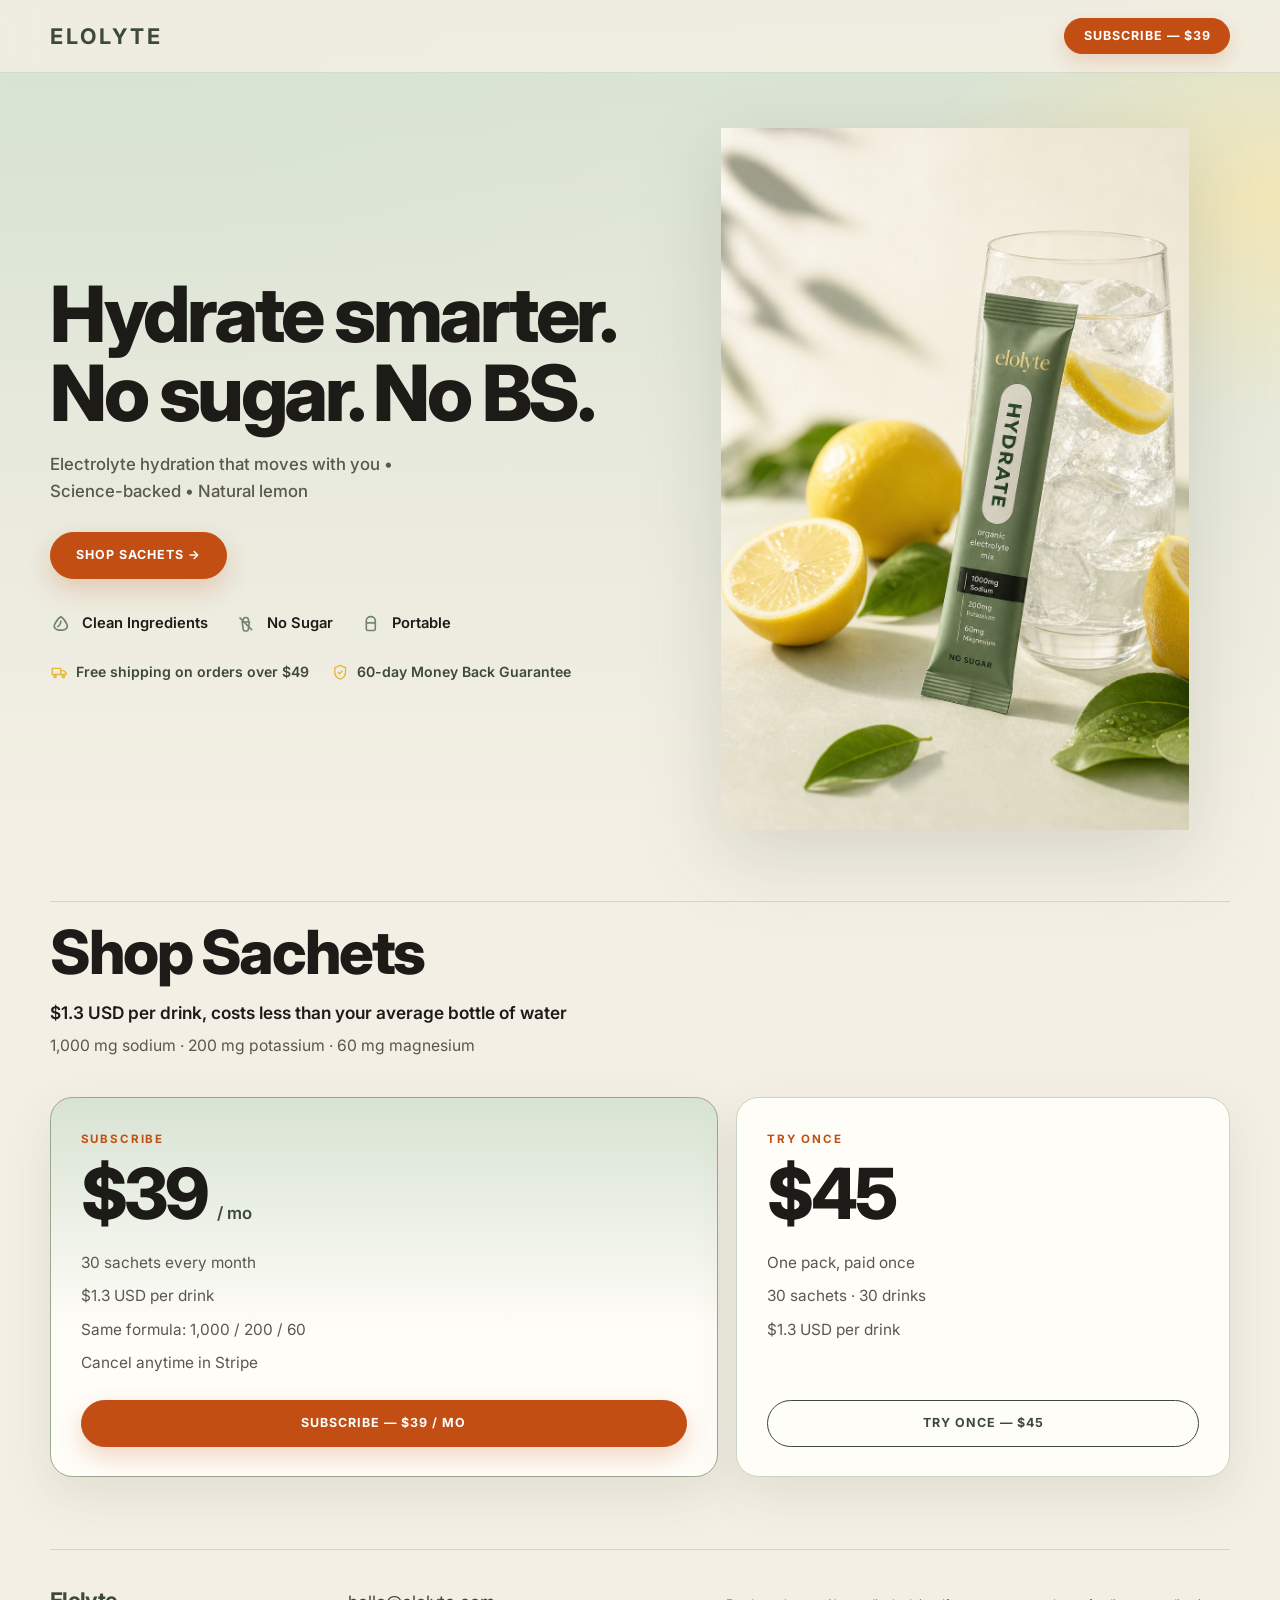
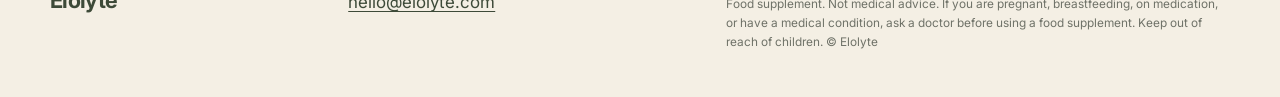
==== index.html @ bbda3ca6 "Simplify the header to ELOLYTE and Subscribe — $39. Remove Shop Sachets from the nav on home and sho" ====
<!DOCTYPE html>
<html lang="en">
<head>
<meta charset="UTF-8">
<meta name="viewport" content="width=device-width, initial-scale=1.0">
<title>Elolyte — Hydrate smarter. No sugar. No BS.</title>
<meta name="description" content="Electrolyte hydration that moves with you. Science-backed. Natural lemon. Subscribe $39/mo or try once $45.">
<meta name="robots" content="index,follow">
<meta name="theme-color" content="#d8e3d3">
<link rel="canonical" href="https://elolyte.com/">
<link rel="icon" href="favicon.svg" type="image/svg+xml">
<meta property="og:title" content="Elolyte — Hydrate smarter. No sugar. No BS.">
<meta property="og:description" content="Electrolyte hydration that moves with you. Science-backed. Natural lemon.">
<meta property="og:url" content="https://elolyte.com/">
<meta property="og:type" content="website">
<meta property="og:image" content="https://elolyte.com/assets/hydrate-hero.jpeg">
<meta property="og:image:alt" content="Elolyte hydrate sachet beside a glass of iced lemon water">
<meta name="twitter:card" content="summary_large_image">
<meta name="twitter:image" content="https://elolyte.com/assets/hydrate-hero.jpeg">
<link rel="preconnect" href="https://fonts.googleapis.com">
<link rel="preconnect" href="https://fonts.gstatic.com" crossorigin>
<link href="https://fonts.googleapis.com/css2?family=Inter:wght@400;500;600;700;800&display=swap" rel="stylesheet">
<link rel="stylesheet" href="styles.css">
</head>
<body>
  <header class="nav">
    <div class="wrap nav-inner">
      <a class="logo" href="/">ELOLYTE</a>
      <div class="nav-actions">
        <a class="btn nav-buy" data-buy="subscription" href="https://buy.stripe.com/00w9ATeHGcLve000Km6kg00">Subscribe — $39</a>
      </div>
    </div>
  </header>

  <main id="top">
    <section class="wrap hero">
      <div>
        <h1>Hydrate smarter. No sugar. No BS.</h1>
        <p class="hero-sub">Electrolyte hydration that moves with you • Science-backed • Natural lemon</p>
        <a class="btn" href="shop.html">Shop sachets →</a>
        <ul class="features" aria-label="Product highlights">
          <li class="feature">
            <svg viewBox="0 0 24 24" fill="none" stroke="currentColor" stroke-width="1.8" aria-hidden="true">
              <path d="M5 13c2.5-6 7-9 7-9s4.5 3 7 9c1.2 2.8-1.2 6-4.6 6H9.6C6.2 19 3.8 15.8 5 13Z"/>
              <path d="M12 8.5c.2 3.2-1.6 5.6-3.8 7"/>
            </svg>
            Clean Ingredients
          </li>
          <li class="feature">
            <svg viewBox="0 0 24 24" fill="none" stroke="currentColor" stroke-width="1.8" aria-hidden="true">
              <path d="M8 10h8l-1.2 8.2a2 2 0 0 1-2 1.8h-1.6a2 2 0 0 1-2-1.8L8 10Z"/>
              <path d="M9 10V8a3 3 0 0 1 6 0v2"/>
              <path d="M5 5l14 14"/>
            </svg>
            No Sugar
          </li>
          <li class="feature">
            <svg viewBox="0 0 24 24" fill="none" stroke="currentColor" stroke-width="1.8" aria-hidden="true">
              <path d="M7 8.5c0-2.4 2.2-4.5 5-4.5s5 2.1 5 4.5v9.2a1.8 1.8 0 0 1-1.8 1.8H8.8A1.8 1.8 0 0 1 7 17.7V8.5Z"/>
              <path d="M7 11h10"/>
            </svg>
            Portable
          </li>
        </ul>
        <ul class="trust" aria-label="Order guarantees">
          <li class="trust-item">
            <svg viewBox="0 0 24 24" fill="none" stroke="currentColor" stroke-width="1.8" aria-hidden="true">
              <path d="M3 7h11v8H3z"/>
              <path d="M14 10h4l3 3v2h-7"/>
              <circle cx="6.5" cy="17.5" r="1.5"/>
              <circle cx="17.5" cy="17.5" r="1.5"/>
            </svg>
            Free shipping on orders over $49
          </li>
          <li class="trust-item">
            <svg viewBox="0 0 24 24" fill="none" stroke="currentColor" stroke-width="1.8" aria-hidden="true">
              <path d="M12 3 5 6v6c0 5 3.2 7.6 7 9 3.8-1.4 7-4 7-9V6l-7-3Z"/>
              <path d="m9 12 2 2 4-4"/>
            </svg>
            60-day Money Back Guarantee
          </li>
        </ul>
      </div>
      <aside class="hero-visual">
        <img
          class="hero-photo"
          src="assets/hydrate-hero.jpeg"
          width="1024"
          height="1536"
          alt="Elolyte hydrate sachet leaning against a glass of iced lemon water">
      </aside>
    </section>

    <section class="wrap shop home-offers" id="buy">
      <div class="shop-intro">
        <h2>Shop Sachets</h2>
        <p class="value-line">$1.3 USD per drink, costs less than your average bottle of water</p>
        <p class="dose-line">1,000 mg sodium · 200 mg potassium · 60 mg magnesium</p>
      </div>
      <div class="offers">
        <article class="offer offer-featured">
          <p class="offer-tag">Subscribe</p>
          <p class="price">$39 <span>/ mo</span></p>
          <ul>
            <li>30 sachets every month</li>
            <li>$1.3 USD per drink</li>
            <li>Same formula: 1,000 / 200 / 60</li>
            <li>Cancel anytime in Stripe</li>
          </ul>
          <a class="btn" data-buy="subscription" href="#buy">Subscribe — $39 / mo</a>
        </article>
        <article class="offer">
          <p class="offer-tag">Try once</p>
          <p class="price">$45</p>
          <ul>
            <li>One pack, paid once</li>
            <li>30 sachets · 30 drinks</li>
            <li>$1.3 USD per drink</li>
          </ul>
          <a class="btn btn-ghost" data-buy="one-time" href="#buy">Try once — $45</a>
        </article>
      </div>
    </section>
  </main>

  <footer class="wrap">
    <a class="logo" href="/">Elolyte</a>
    <a href="mailto:hello@elolyte.com">hello@elolyte.com</a>
    <p class="fineprint">Food supplement. Not medical advice. If you are pregnant, breastfeeding, on medication, or have a medical condition, ask a doctor before using a food supplement. Keep out of reach of children. © Elolyte</p>
  </footer>
  <script src="buy.js"></script>
</body>
</html>
---- styles.css ----
:root {
  --sage: #c5d2be;
  --sage-wash: #d8e3d3;
  --sage-deep: #6f8468;
  --olive: #3d4a38;
  --cream: #f4efe4;
  --cream-hot: #fffaf1;
  --paper: #ece4d4;
  --ink: #1c1b17;
  --muted: #5a574e;
  --orange: #c24e14;
  --orange-hot: #a84210;
  --lemon: #e4b83a;
  --lemon-wash: #f3e7b8;
  --line: #c9d4c4;
  --card: #fffdf8;
  --fineprint: #6f7268;
  --shadow: 0 18px 46px rgba(61, 74, 56, 0.1);
}

*, *::before, *::after { box-sizing: border-box; margin: 0; padding: 0; }

html { scroll-behavior: smooth; }

body {
  min-height: 100svh;
  color: var(--ink);
  font-family: Inter, "Helvetica Neue", system-ui, sans-serif;
  font-size: 1.0625rem;
  line-height: 1.6;
  -webkit-font-smoothing: antialiased;
  background:
    radial-gradient(1200px 640px at 8% 0%, var(--sage-wash) 0%, transparent 58%),
    radial-gradient(900px 520px at 100% 12%, var(--lemon-wash) 0%, transparent 42%),
    linear-gradient(180deg, var(--sage-wash) 0%, var(--cream) 48%, var(--cream) 100%);
}

img { display: block; max-width: 100%; }
a { color: inherit; }
:focus-visible { outline: 2px solid var(--orange); outline-offset: 3px; }

.wrap { width: min(1180px, calc(100% - 3.25rem)); margin-inline: auto; }

.nav {
  position: sticky;
  top: 0;
  z-index: 20;
  background: color-mix(in srgb, var(--cream) 82%, transparent);
  backdrop-filter: blur(16px);
  border-bottom: 1px solid color-mix(in srgb, var(--line) 70%, transparent);
}

.nav-inner {
  display: flex;
  align-items: center;
  justify-content: space-between;
  height: 72px;
  gap: 1.25rem;
}

.nav-actions {
  display: flex;
  align-items: center;
  gap: 1rem 1.15rem;
}

.logo {
  font-size: 1.35rem;
  font-weight: 700;
  letter-spacing: -0.03em;
  text-decoration: none;
  color: var(--olive);
}

.nav .logo {
  letter-spacing: 0.14em;
}

.nav-link {
  text-decoration: none;
  font-size: 0.95rem;
  font-weight: 600;
  color: var(--olive);
}

.nav-link:hover,
.nav-link[aria-current="page"] { color: var(--ink); }

.btn {
  display: inline-flex;
  align-items: center;
  justify-content: center;
  gap: 0.55rem;
  background: var(--orange);
  color: #fff;
  text-decoration: none;
  border: 1px solid var(--orange);
  border-radius: 999px;
  padding: 1rem 1.55rem;
  font: 700 0.78rem/1 Inter, system-ui, sans-serif;
  letter-spacing: 0.08em;
  text-transform: uppercase;
  cursor: pointer;
  box-shadow: 0 10px 24px rgba(194, 78, 20, 0.22);
  transition: background 0.15s ease, border-color 0.15s ease, transform 0.15s ease;
}

.btn:hover { background: var(--orange-hot); border-color: var(--orange-hot); }
.btn:active { transform: translateY(1px); }

.nav-buy {
  padding: 0.7rem 1.15rem;
  box-shadow: 0 8px 18px rgba(194, 78, 20, 0.18);
}

.btn-ghost {
  background: transparent;
  color: var(--olive);
  border-color: var(--olive);
  box-shadow: none;
}

.btn-ghost:hover { background: var(--olive); color: var(--cream); border-color: var(--olive); }

.hero {
  display: grid;
  grid-template-columns: minmax(0, 1.02fr) minmax(0, 0.98fr);
  gap: 3.5rem;
  align-items: center;
  min-height: calc(100svh - 72px);
  padding: 3.25rem 0 4.25rem;
}

.hero h1 {
  font-size: clamp(2.7rem, 6.2vw, 4.85rem);
  font-weight: 800;
  letter-spacing: -0.045em;
  line-height: 1.02;
  max-width: 11ch;
  margin-bottom: 1.15rem;
}

.hero-sub {
  max-width: 36ch;
  color: var(--muted);
  font-size: 1.05rem;
  font-weight: 500;
  margin-bottom: 1.7rem;
}

.features {
  display: flex;
  flex-wrap: wrap;
  gap: 1.35rem 1.7rem;
  list-style: none;
  margin-top: 2.1rem;
}

.feature {
  display: flex;
  align-items: center;
  gap: 0.65rem;
  font-size: 0.92rem;
  font-weight: 600;
  color: var(--ink);
}

.feature svg {
  width: 1.35rem;
  height: 1.35rem;
  flex: none;
  color: var(--sage-deep);
}

.trust {
  display: flex;
  flex-wrap: wrap;
  gap: 0.7rem 1.35rem;
  list-style: none;
  margin-top: 1.55rem;
}

.trust-item {
  display: flex;
  align-items: center;
  gap: 0.5rem;
  font-size: 0.88rem;
  font-weight: 600;
  color: var(--olive);
}

.trust-item svg {
  width: 1.15rem;
  height: 1.15rem;
  flex: none;
  color: var(--lemon);
}

.trust-shop {
  margin: 1.35rem 0 0;
}

.hero-visual {
  position: relative;
}

.hero-photo {
  width: 100%;
  height: auto;
  max-height: min(78svh, 760px);
  object-fit: contain;
  filter: drop-shadow(0 22px 40px rgba(52, 62, 48, 0.16));
}

.shop {
  padding: 3.4rem 0 4.5rem;
}

.home-offers {
  padding-top: 1.2rem;
  border-top: 1px solid color-mix(in srgb, var(--line) 80%, transparent);
}

.shop-intro {
  max-width: 40rem;
  margin-bottom: 2.4rem;
}

.shop-intro h1,
.shop-intro h2 {
  font-size: clamp(2.4rem, 5vw, 3.8rem);
  font-weight: 800;
  letter-spacing: -0.04em;
  line-height: 1.05;
  margin-bottom: 0.85rem;
}

.value-line {
  font-size: 1.08rem;
  font-weight: 600;
  margin-bottom: 0.45rem;
}

.dose-line {
  color: var(--muted);
  font-size: 0.98rem;
}

.offers {
  display: grid;
  grid-template-columns: 1.15fr 0.85fr;
  gap: 1.15rem;
  align-items: stretch;
}

.offer {
  background: var(--card);
  border: 1px solid var(--line);
  border-radius: 1.4rem;
  padding: 2rem 1.85rem 1.8rem;
  display: flex;
  flex-direction: column;
  box-shadow: var(--shadow);
}

.offer-featured {
  background: linear-gradient(180deg, var(--sage-wash) 0%, var(--card) 62%);
  color: var(--ink);
  border-color: color-mix(in srgb, var(--sage-deep) 55%, var(--line));
}

.offer-tag {
  font-size: 0.72rem;
  font-weight: 700;
  letter-spacing: 0.16em;
  text-transform: uppercase;
  color: var(--orange);
  margin-bottom: 0.7rem;
}

.offer-featured .offer-tag { color: var(--orange); }

.price {
  font-size: clamp(3rem, 6vw, 4.4rem);
  font-weight: 800;
  letter-spacing: -0.045em;
  line-height: 0.9;
  margin: 0.15rem 0 0.45rem;
}

.price span {
  font-size: 1.05rem;
  font-weight: 600;
  letter-spacing: 0;
  color: var(--muted);
}

.offer-featured .price span { color: var(--olive); }

.offer ul {
  list-style: none;
  display: grid;
  gap: 0.55rem;
  margin: 1.15rem 0 1.55rem;
  color: var(--muted);
  font-size: 0.96rem;
}

.offer-featured ul { color: var(--muted); }
.offer .btn { width: 100%; margin-top: auto; }

footer {
  padding: 2.1rem 0 2.8rem;
  display: flex;
  justify-content: space-between;
  gap: 1rem;
  flex-wrap: wrap;
  align-items: baseline;
  border-top: 1px solid color-mix(in srgb, var(--line) 80%, transparent);
}

footer a { color: var(--olive); text-underline-offset: 3px; }
footer a:hover { color: var(--ink); }

.fineprint {
  width: 100%;
  font-size: 0.74rem;
  color: var(--fineprint);
  max-width: 72ch;
}

@media (max-width: 900px) {
  .wrap { width: min(1180px, calc(100% - 1.6rem)); }
  .hero,
  .offers { grid-template-columns: 1fr; }
  .hero {
    gap: 1.5rem;
    padding: 1.4rem 0 2.6rem;
    min-height: unset;
  }
  .hero-visual { order: -1; }
  .hero h1 { max-width: 12ch; }
  .hero-photo { max-height: min(58svh, 460px); margin-inline: auto; }
  .features { gap: 0.95rem 1.2rem; }
  .shop { padding: 2rem 0 3.2rem; }
  .nav-actions { gap: 0.7rem; }
  .nav-buy { padding: 0.62rem 0.95rem; }
}

@media (prefers-reduced-motion: reduce) {
  html { scroll-behavior: auto; }
  .btn { transition: none; }
}
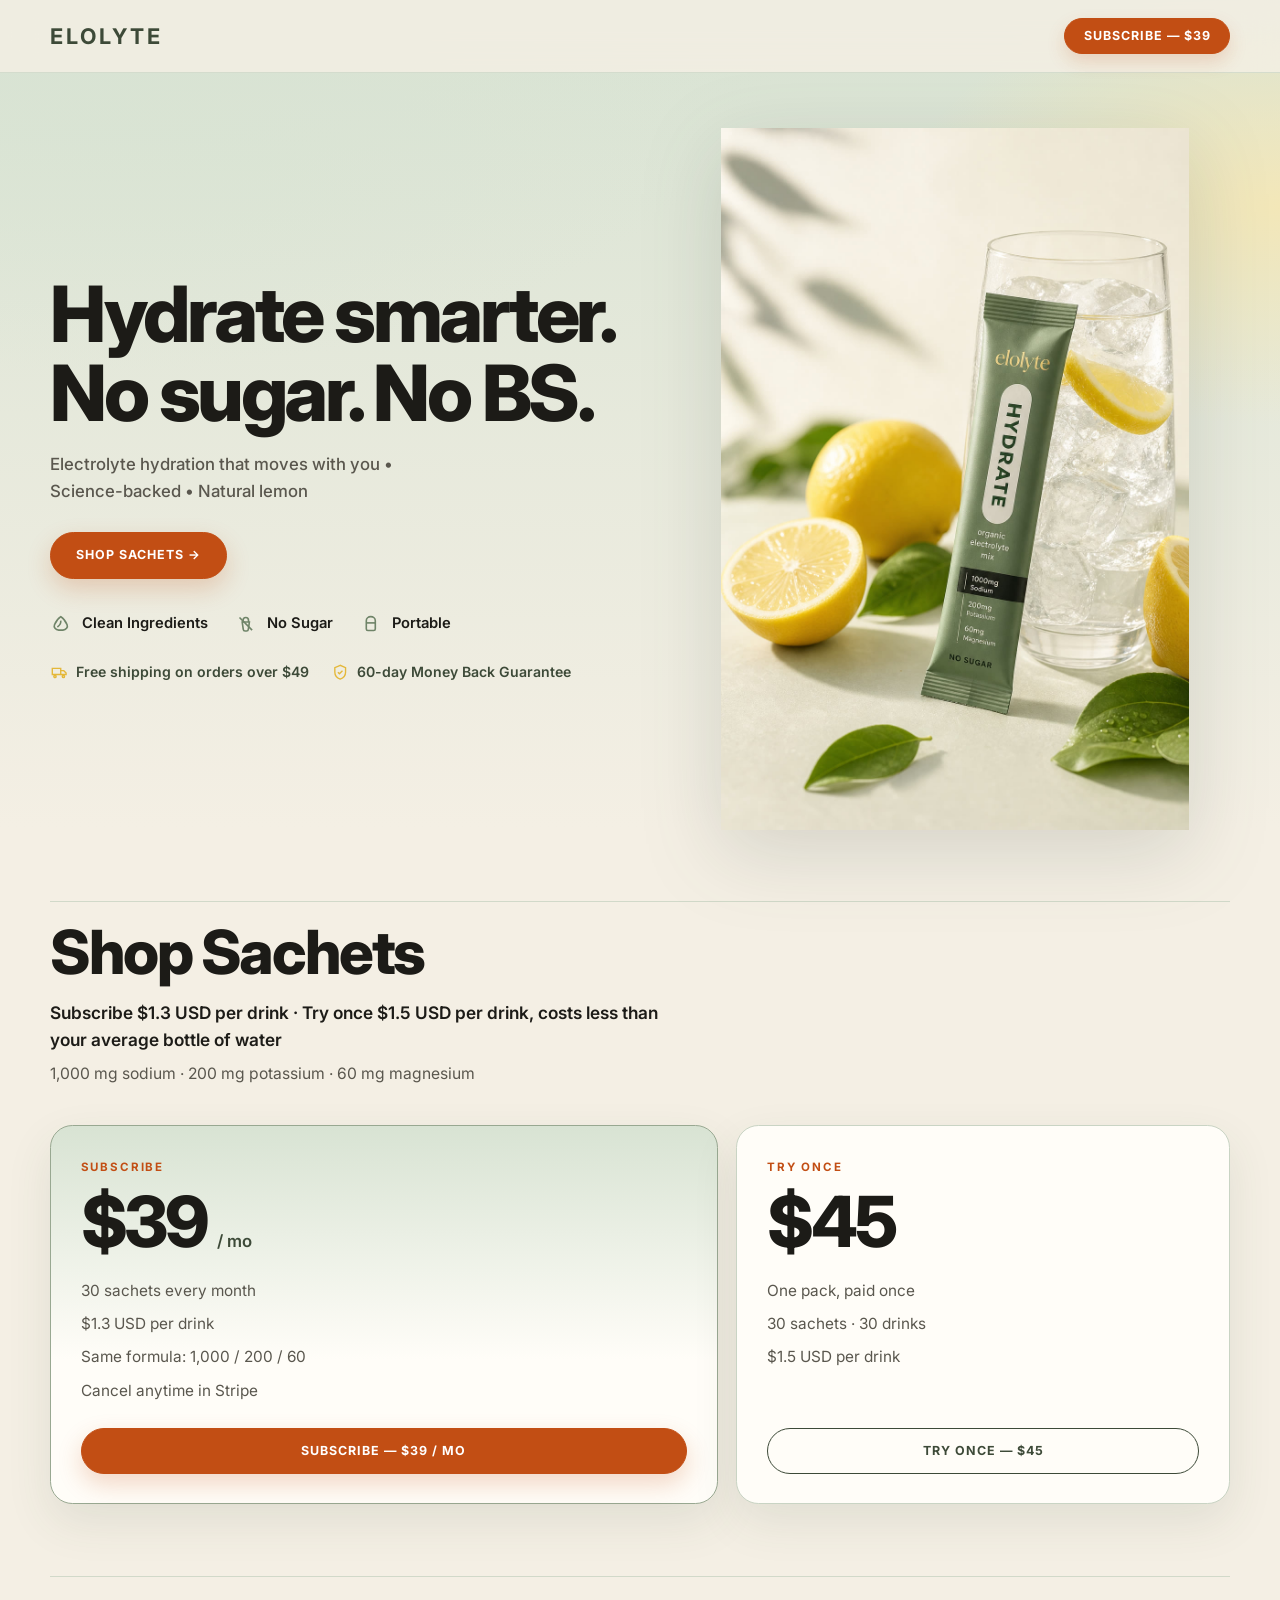
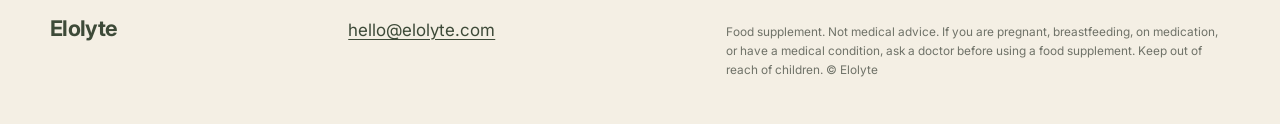
==== commit 2a5b1692: "Price Try once at $1.5 per drink, keep subscribe at $1.3. Split the shared value line so the $45 pac" ====
--- a/index.html
+++ b/index.html
@@ -94,7 +94,7 @@
     <section class="wrap shop home-offers" id="buy">
       <div class="shop-intro">
         <h2>Shop Sachets</h2>
-        <p class="value-line">$1.3 USD per drink, costs less than your average bottle of water</p>
+        <p class="value-line">Subscribe $1.3 USD per drink · Try once $1.5 USD per drink, costs less than your average bottle of water</p>
         <p class="dose-line">1,000 mg sodium · 200 mg potassium · 60 mg magnesium</p>
       </div>
       <div class="offers">
@@ -115,7 +115,7 @@
           <ul>
             <li>One pack, paid once</li>
             <li>30 sachets · 30 drinks</li>
-            <li>$1.3 USD per drink</li>
+            <li>$1.5 USD per drink</li>
           </ul>
           <a class="btn btn-ghost" data-buy="one-time" href="#buy">Try once — $45</a>
         </article>
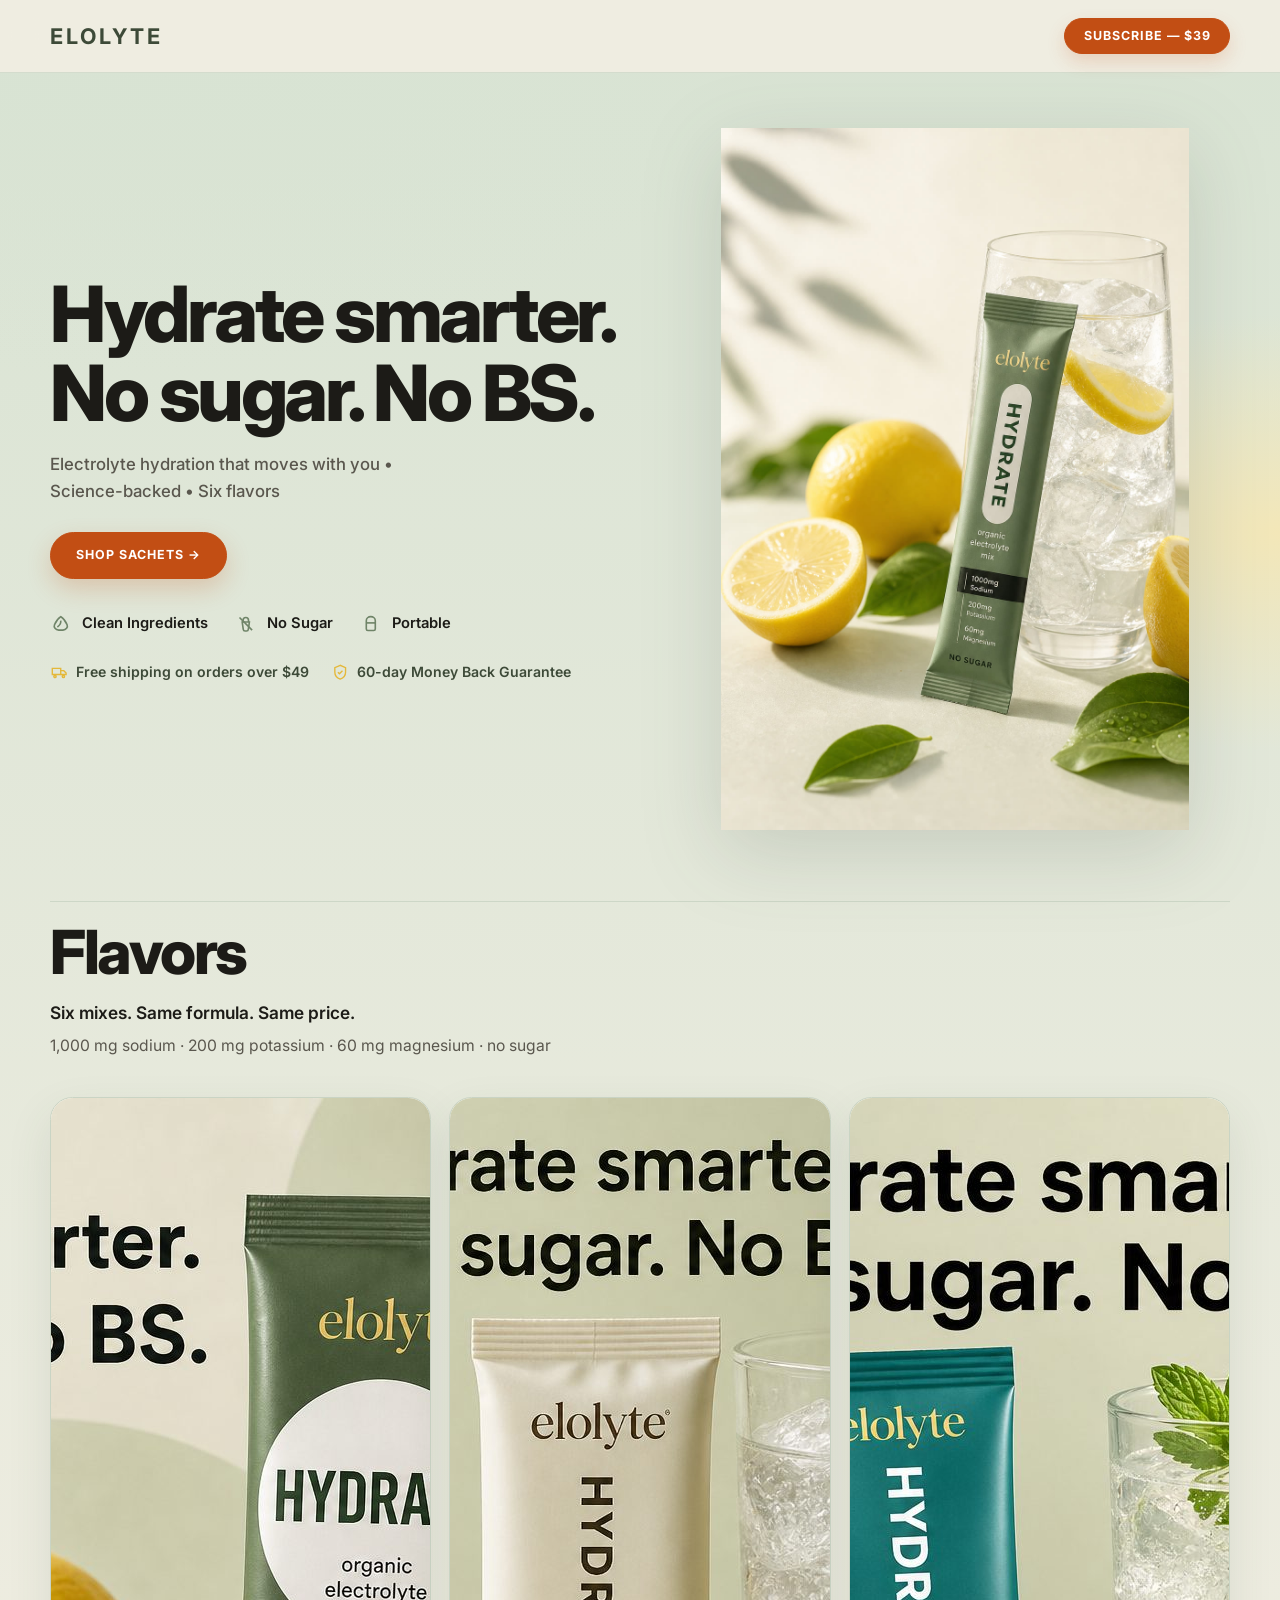
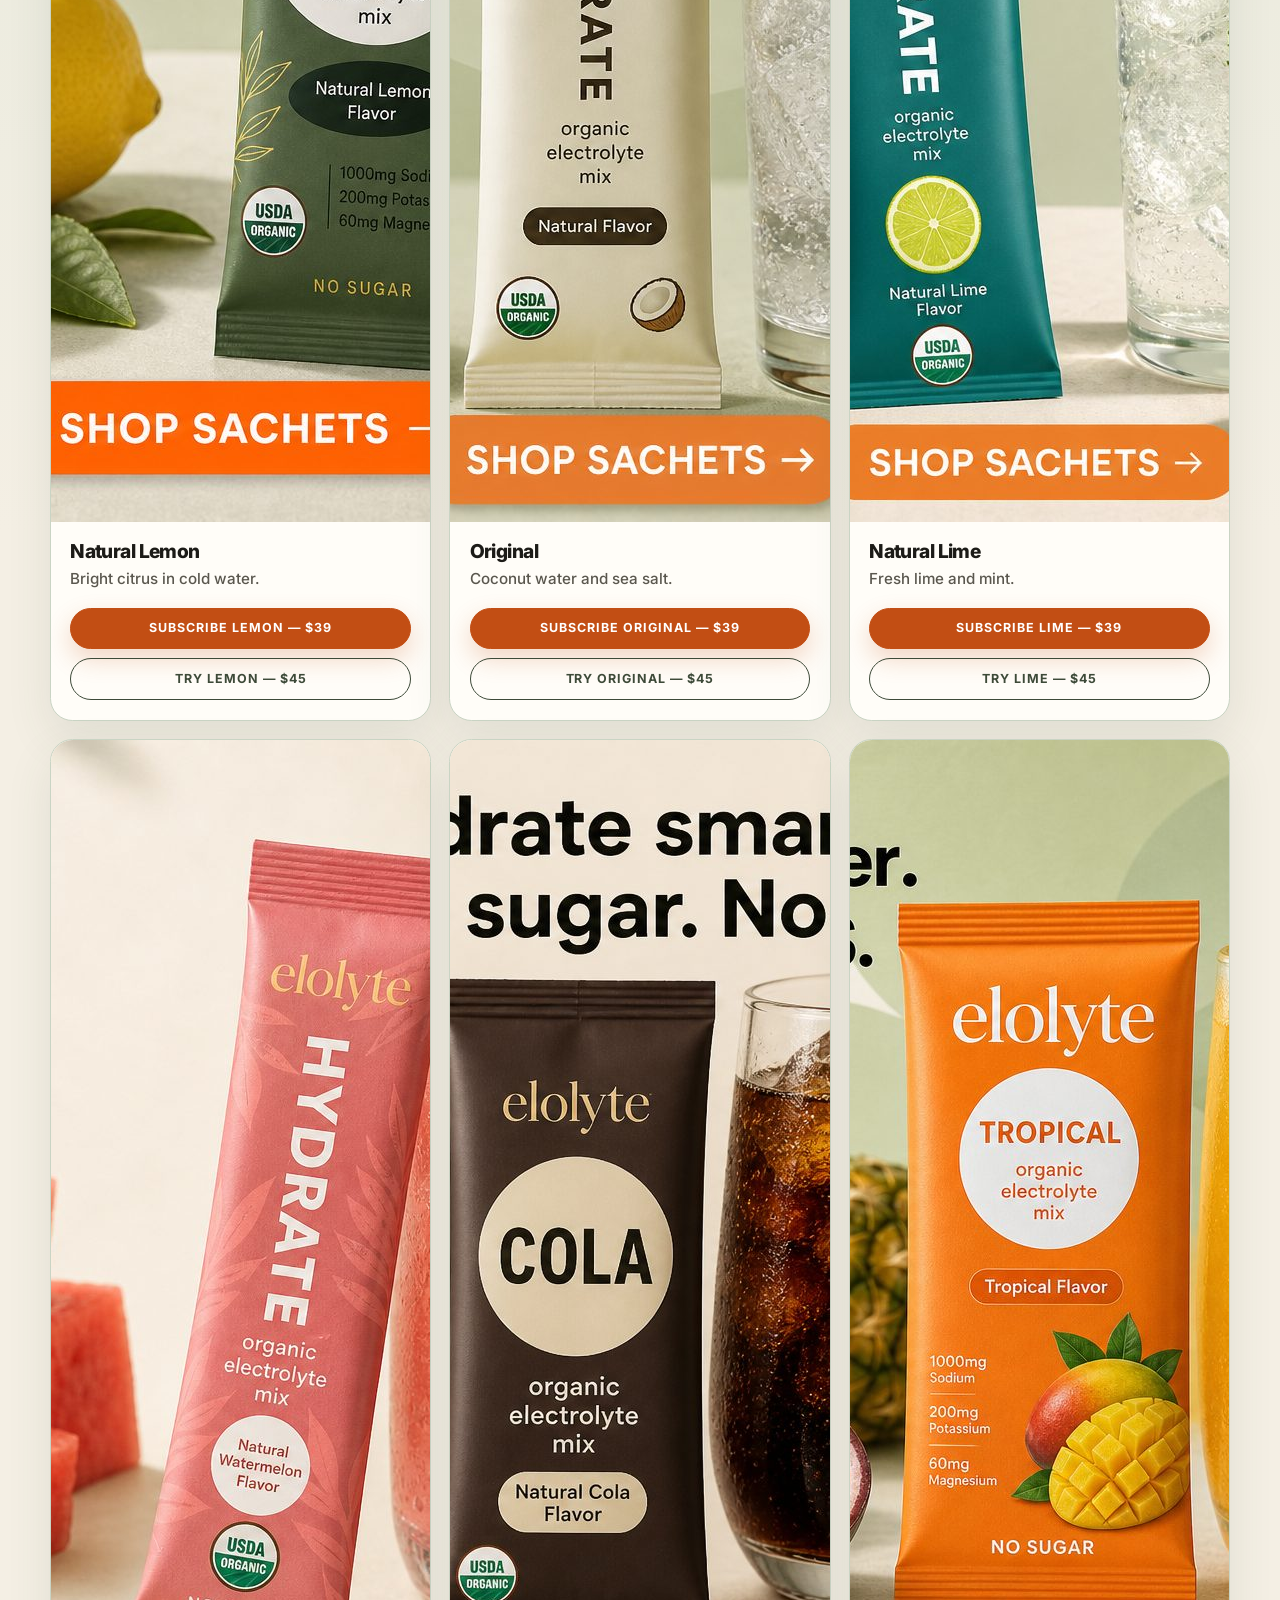
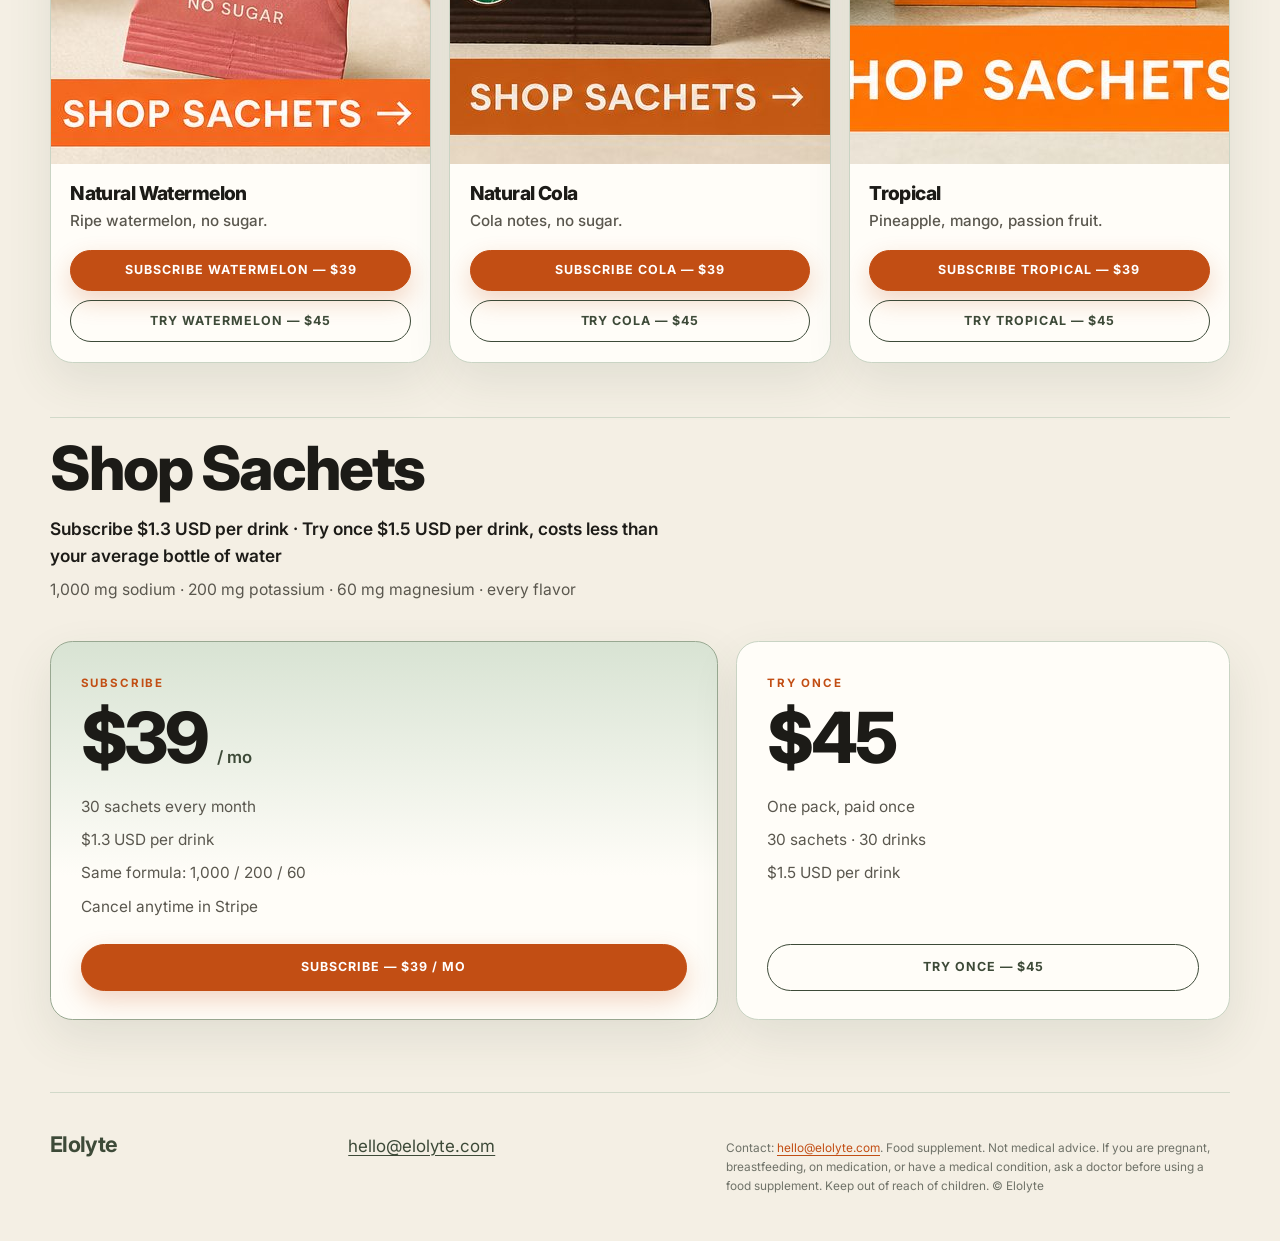
==== commit f4d69434: "Add six flavor buy cards and hello@elolyte.com contact. Landing page now shows Lemon, Original, Lime" ====
--- a/index.html
+++ b/index.html
@@ -4,13 +4,13 @@
 <meta charset="UTF-8">
 <meta name="viewport" content="width=device-width, initial-scale=1.0">
 <title>Elolyte — Hydrate smarter. No sugar. No BS.</title>
-<meta name="description" content="Electrolyte hydration that moves with you. Science-backed. Natural lemon. Subscribe $39/mo or try once $45.">
+<meta name="description" content="Electrolyte hydration that moves with you. Science-backed. Six flavors. Subscribe $39/mo or try once $45.">
 <meta name="robots" content="index,follow">
 <meta name="theme-color" content="#d8e3d3">
 <link rel="canonical" href="https://elolyte.com/">
 <link rel="icon" href="favicon.svg" type="image/svg+xml">
 <meta property="og:title" content="Elolyte — Hydrate smarter. No sugar. No BS.">
-<meta property="og:description" content="Electrolyte hydration that moves with you. Science-backed. Natural lemon.">
+<meta property="og:description" content="Electrolyte hydration that moves with you. Science-backed. Six flavors.">
 <meta property="og:url" content="https://elolyte.com/">
 <meta property="og:type" content="website">
 <meta property="og:image" content="https://elolyte.com/assets/hydrate-hero.jpeg">
@@ -36,8 +36,8 @@
     <section class="wrap hero">
       <div>
         <h1>Hydrate smarter. No sugar. No BS.</h1>
-        <p class="hero-sub">Electrolyte hydration that moves with you • Science-backed • Natural lemon</p>
-        <a class="btn" href="shop.html">Shop sachets →</a>
+        <p class="hero-sub">Electrolyte hydration that moves with you • Science-backed • Six flavors</p>
+        <a class="btn" href="#flavors">Shop sachets →</a>
         <ul class="features" aria-label="Product highlights">
           <li class="feature">
             <svg viewBox="0 0 24 24" fill="none" stroke="currentColor" stroke-width="1.8" aria-hidden="true">
@@ -91,11 +91,87 @@
       </aside>
     </section>
 
+    <section class="wrap flavors" id="flavors">
+      <div class="shop-intro">
+        <h2>Flavors</h2>
+        <p class="value-line">Six mixes. Same formula. Same price.</p>
+        <p class="dose-line">1,000 mg sodium · 200 mg potassium · 60 mg magnesium · no sugar</p>
+      </div>
+      <div class="flavor-grid">
+        <article class="flavor-card" id="flavor-lemon">
+          <img class="flavor-photo" src="assets/flavors/lemon.jpg" width="1536" height="1024" alt="Natural Lemon Elolyte sachet beside a glass of iced lemon water">
+          <div class="flavor-body">
+            <h3>Natural Lemon</h3>
+            <p>Bright citrus in cold water.</p>
+            <div class="flavor-actions">
+              <a class="btn" data-buy="subscription" data-flavor="Natural Lemon" href="https://buy.stripe.com/00w9ATeHGcLve000Km6kg00">Subscribe Lemon — $39</a>
+              <a class="btn btn-ghost" data-buy="one-time" data-flavor="Natural Lemon" href="https://buy.stripe.com/00w5kD0QQ8vf5tu78K6kg01">Try Lemon — $45</a>
+            </div>
+          </div>
+        </article>
+        <article class="flavor-card" id="flavor-original">
+          <img class="flavor-photo" src="assets/flavors/original.jpg" width="1536" height="1024" alt="Original Elolyte sachet with coconut and sea salt">
+          <div class="flavor-body">
+            <h3>Original</h3>
+            <p>Coconut water and sea salt.</p>
+            <div class="flavor-actions">
+              <a class="btn" data-buy="subscription" data-flavor="Original" href="https://buy.stripe.com/00w9ATeHGcLve000Km6kg00">Subscribe Original — $39</a>
+              <a class="btn btn-ghost" data-buy="one-time" data-flavor="Original" href="https://buy.stripe.com/00w5kD0QQ8vf5tu78K6kg01">Try Original — $45</a>
+            </div>
+          </div>
+        </article>
+        <article class="flavor-card" id="flavor-lime">
+          <img class="flavor-photo" src="assets/flavors/lime.jpg" width="1536" height="1024" alt="Natural Lime Elolyte sachet with iced lime water and mint">
+          <div class="flavor-body">
+            <h3>Natural Lime</h3>
+            <p>Fresh lime and mint.</p>
+            <div class="flavor-actions">
+              <a class="btn" data-buy="subscription" data-flavor="Natural Lime" href="https://buy.stripe.com/00w9ATeHGcLve000Km6kg00">Subscribe Lime — $39</a>
+              <a class="btn btn-ghost" data-buy="one-time" data-flavor="Natural Lime" href="https://buy.stripe.com/00w5kD0QQ8vf5tu78K6kg01">Try Lime — $45</a>
+            </div>
+          </div>
+        </article>
+        <article class="flavor-card" id="flavor-watermelon">
+          <img class="flavor-photo" src="assets/flavors/watermelon.jpg" width="1536" height="1024" alt="Natural Watermelon Elolyte sachet with a pink drink and watermelon cubes">
+          <div class="flavor-body">
+            <h3>Natural Watermelon</h3>
+            <p>Ripe watermelon, no sugar.</p>
+            <div class="flavor-actions">
+              <a class="btn" data-buy="subscription" data-flavor="Natural Watermelon" href="https://buy.stripe.com/00w9ATeHGcLve000Km6kg00">Subscribe Watermelon — $39</a>
+              <a class="btn btn-ghost" data-buy="one-time" data-flavor="Natural Watermelon" href="https://buy.stripe.com/00w5kD0QQ8vf5tu78K6kg01">Try Watermelon — $45</a>
+            </div>
+          </div>
+        </article>
+        <article class="flavor-card" id="flavor-cola">
+          <img class="flavor-photo" src="assets/flavors/cola.jpg" width="1536" height="1024" alt="Natural Cola Elolyte sachet with iced cola, coffee beans, and cinnamon">
+          <div class="flavor-body">
+            <h3>Natural Cola</h3>
+            <p>Cola notes, no sugar.</p>
+            <div class="flavor-actions">
+              <a class="btn" data-buy="subscription" data-flavor="Natural Cola" href="https://buy.stripe.com/00w9ATeHGcLve000Km6kg00">Subscribe Cola — $39</a>
+              <a class="btn btn-ghost" data-buy="one-time" data-flavor="Natural Cola" href="https://buy.stripe.com/00w5kD0QQ8vf5tu78K6kg01">Try Cola — $45</a>
+            </div>
+          </div>
+        </article>
+        <article class="flavor-card" id="flavor-tropical">
+          <img class="flavor-photo" src="assets/flavors/tropical.jpg" width="1536" height="1024" alt="Tropical Elolyte sachet with pineapple, mango, and passion fruit">
+          <div class="flavor-body">
+            <h3>Tropical</h3>
+            <p>Pineapple, mango, passion fruit.</p>
+            <div class="flavor-actions">
+              <a class="btn" data-buy="subscription" data-flavor="Tropical" href="https://buy.stripe.com/00w9ATeHGcLve000Km6kg00">Subscribe Tropical — $39</a>
+              <a class="btn btn-ghost" data-buy="one-time" data-flavor="Tropical" href="https://buy.stripe.com/00w5kD0QQ8vf5tu78K6kg01">Try Tropical — $45</a>
+            </div>
+          </div>
+        </article>
+      </div>
+    </section>
+
     <section class="wrap shop home-offers" id="buy">
       <div class="shop-intro">
         <h2>Shop Sachets</h2>
         <p class="value-line">Subscribe $1.3 USD per drink · Try once $1.5 USD per drink, costs less than your average bottle of water</p>
-        <p class="dose-line">1,000 mg sodium · 200 mg potassium · 60 mg magnesium</p>
+        <p class="dose-line">1,000 mg sodium · 200 mg potassium · 60 mg magnesium · every flavor</p>
       </div>
       <div class="offers">
         <article class="offer offer-featured">
@@ -126,7 +202,7 @@
   <footer class="wrap">
     <a class="logo" href="/">Elolyte</a>
     <a href="mailto:hello@elolyte.com">hello@elolyte.com</a>
-    <p class="fineprint">Food supplement. Not medical advice. If you are pregnant, breastfeeding, on medication, or have a medical condition, ask a doctor before using a food supplement. Keep out of reach of children. © Elolyte</p>
+    <p class="fineprint">Contact: <a href="mailto:hello@elolyte.com">hello@elolyte.com</a>. Food supplement. Not medical advice. If you are pregnant, breastfeeding, on medication, or have a medical condition, ask a doctor before using a food supplement. Keep out of reach of children. © Elolyte</p>
   </footer>
   <script src="buy.js"></script>
 </body>
--- a/styles.css
+++ b/styles.css
@@ -221,6 +221,122 @@
   border-top: 1px solid color-mix(in srgb, var(--line) 80%, transparent);
 }
 
+.flavors {
+  padding: 1.2rem 0 3.4rem;
+  border-top: 1px solid color-mix(in srgb, var(--line) 80%, transparent);
+}
+
+.flavor-grid {
+  display: grid;
+  grid-template-columns: repeat(3, minmax(0, 1fr));
+  gap: 1.15rem;
+}
+
+.flavor-card {
+  background: var(--card);
+  border: 1px solid var(--line);
+  border-radius: 1.4rem;
+  overflow: hidden;
+  display: flex;
+  flex-direction: column;
+  box-shadow: var(--shadow);
+}
+
+.flavor-photo {
+  width: 100%;
+  aspect-ratio: 4 / 3;
+  object-fit: cover;
+  background: var(--sage-wash);
+}
+
+.flavor-body {
+  padding: 1.15rem 1.2rem 1.25rem;
+  display: flex;
+  flex-direction: column;
+  flex: 1;
+}
+
+.flavor-body h3 {
+  font-size: 1.2rem;
+  font-weight: 800;
+  letter-spacing: -0.03em;
+  line-height: 1.15;
+  margin-bottom: 0.3rem;
+}
+
+.flavor-body p {
+  color: var(--muted);
+  font-size: 0.95rem;
+  font-weight: 500;
+  margin-bottom: 1rem;
+}
+
+.flavor-actions {
+  display: grid;
+  gap: 0.55rem;
+  margin-top: auto;
+}
+
+.flavor-actions .btn {
+  width: 100%;
+  padding: 0.85rem 1rem;
+}
+
+.contact-line {
+  margin-top: 0.85rem;
+  font-size: 0.95rem;
+  font-weight: 600;
+  color: var(--olive);
+}
+
+.contact-line a {
+  color: var(--orange);
+  text-underline-offset: 3px;
+}
+
+.contact-line a:hover { color: var(--orange-hot); }
+
+.shop-flavors {
+  margin-top: 2.6rem;
+}
+
+.shop-flavors h2 {
+  font-size: clamp(1.8rem, 4vw, 2.4rem);
+  font-weight: 800;
+  letter-spacing: -0.04em;
+  margin-bottom: 0.45rem;
+}
+
+.flavor-list {
+  display: grid;
+  grid-template-columns: repeat(6, minmax(0, 1fr));
+  gap: 0.75rem;
+  margin-top: 1.15rem;
+}
+
+.flavor-chip {
+  display: flex;
+  flex-direction: column;
+  gap: 0.5rem;
+  text-decoration: none;
+  color: var(--olive);
+  font-size: 0.82rem;
+  font-weight: 700;
+  letter-spacing: -0.02em;
+}
+
+.flavor-chip img {
+  width: 100%;
+  aspect-ratio: 4 / 3;
+  object-fit: cover;
+  border-radius: 0.85rem;
+  border: 1px solid var(--line);
+  background: var(--sage-wash);
+}
+
+.flavor-chip:hover { color: var(--ink); }
+.flavor-chip:hover img { border-color: var(--sage-deep); }
+
 .shop-intro {
   max-width: 40rem;
   margin-bottom: 2.4rem;
@@ -321,6 +437,8 @@
 
 footer a { color: var(--olive); text-underline-offset: 3px; }
 footer a:hover { color: var(--ink); }
+.fineprint a { color: var(--orange); }
+.fineprint a:hover { color: var(--orange-hot); }
 
 .fineprint {
   width: 100%;
@@ -333,6 +451,8 @@
   .wrap { width: min(1180px, calc(100% - 1.6rem)); }
   .hero,
   .offers { grid-template-columns: 1fr; }
+  .flavor-grid { grid-template-columns: 1fr 1fr; }
+  .flavor-list { grid-template-columns: repeat(3, minmax(0, 1fr)); }
   .hero {
     gap: 1.5rem;
     padding: 1.4rem 0 2.6rem;
@@ -347,6 +467,11 @@
   .nav-buy { padding: 0.62rem 0.95rem; }
 }
 
+@media (max-width: 640px) {
+  .flavor-grid { grid-template-columns: 1fr; }
+  .flavor-list { grid-template-columns: 1fr 1fr; }
+}
+
 @media (prefers-reduced-motion: reduce) {
   html { scroll-behavior: auto; }
   .btn { transition: none; }
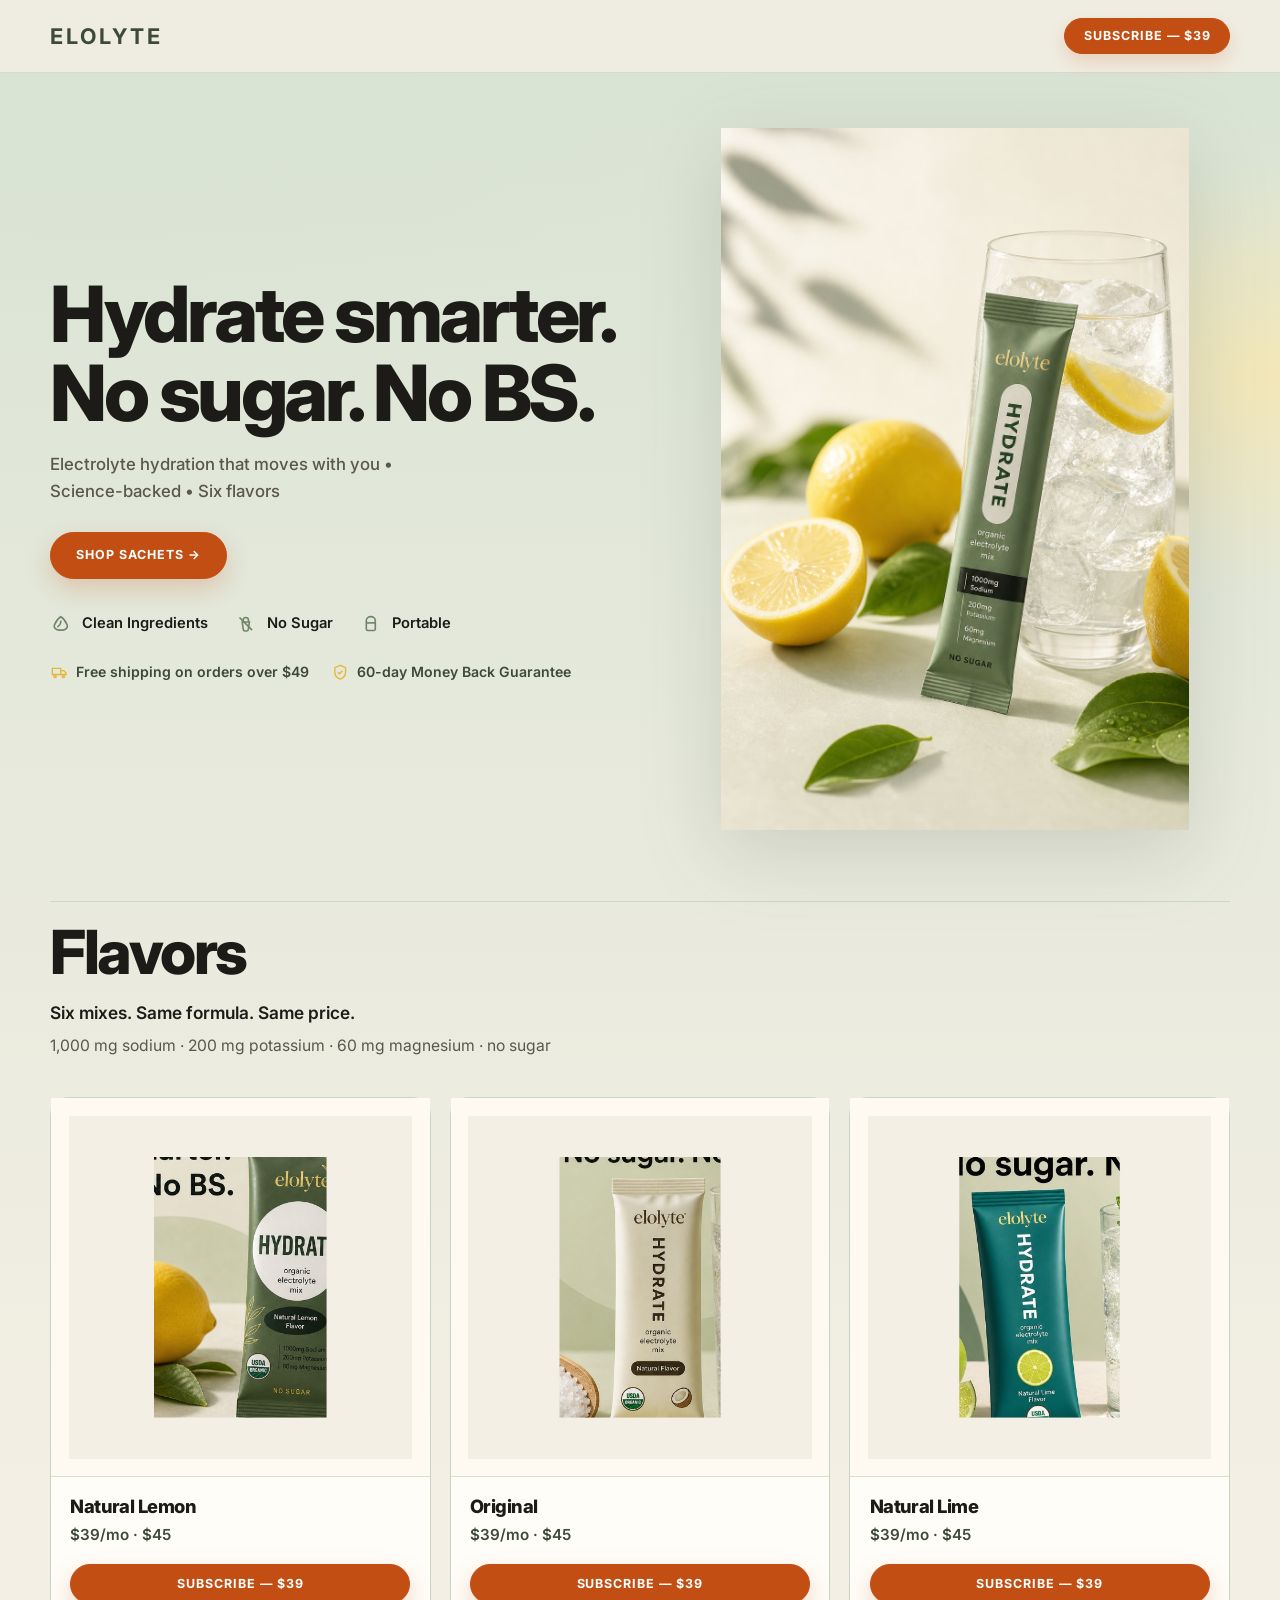
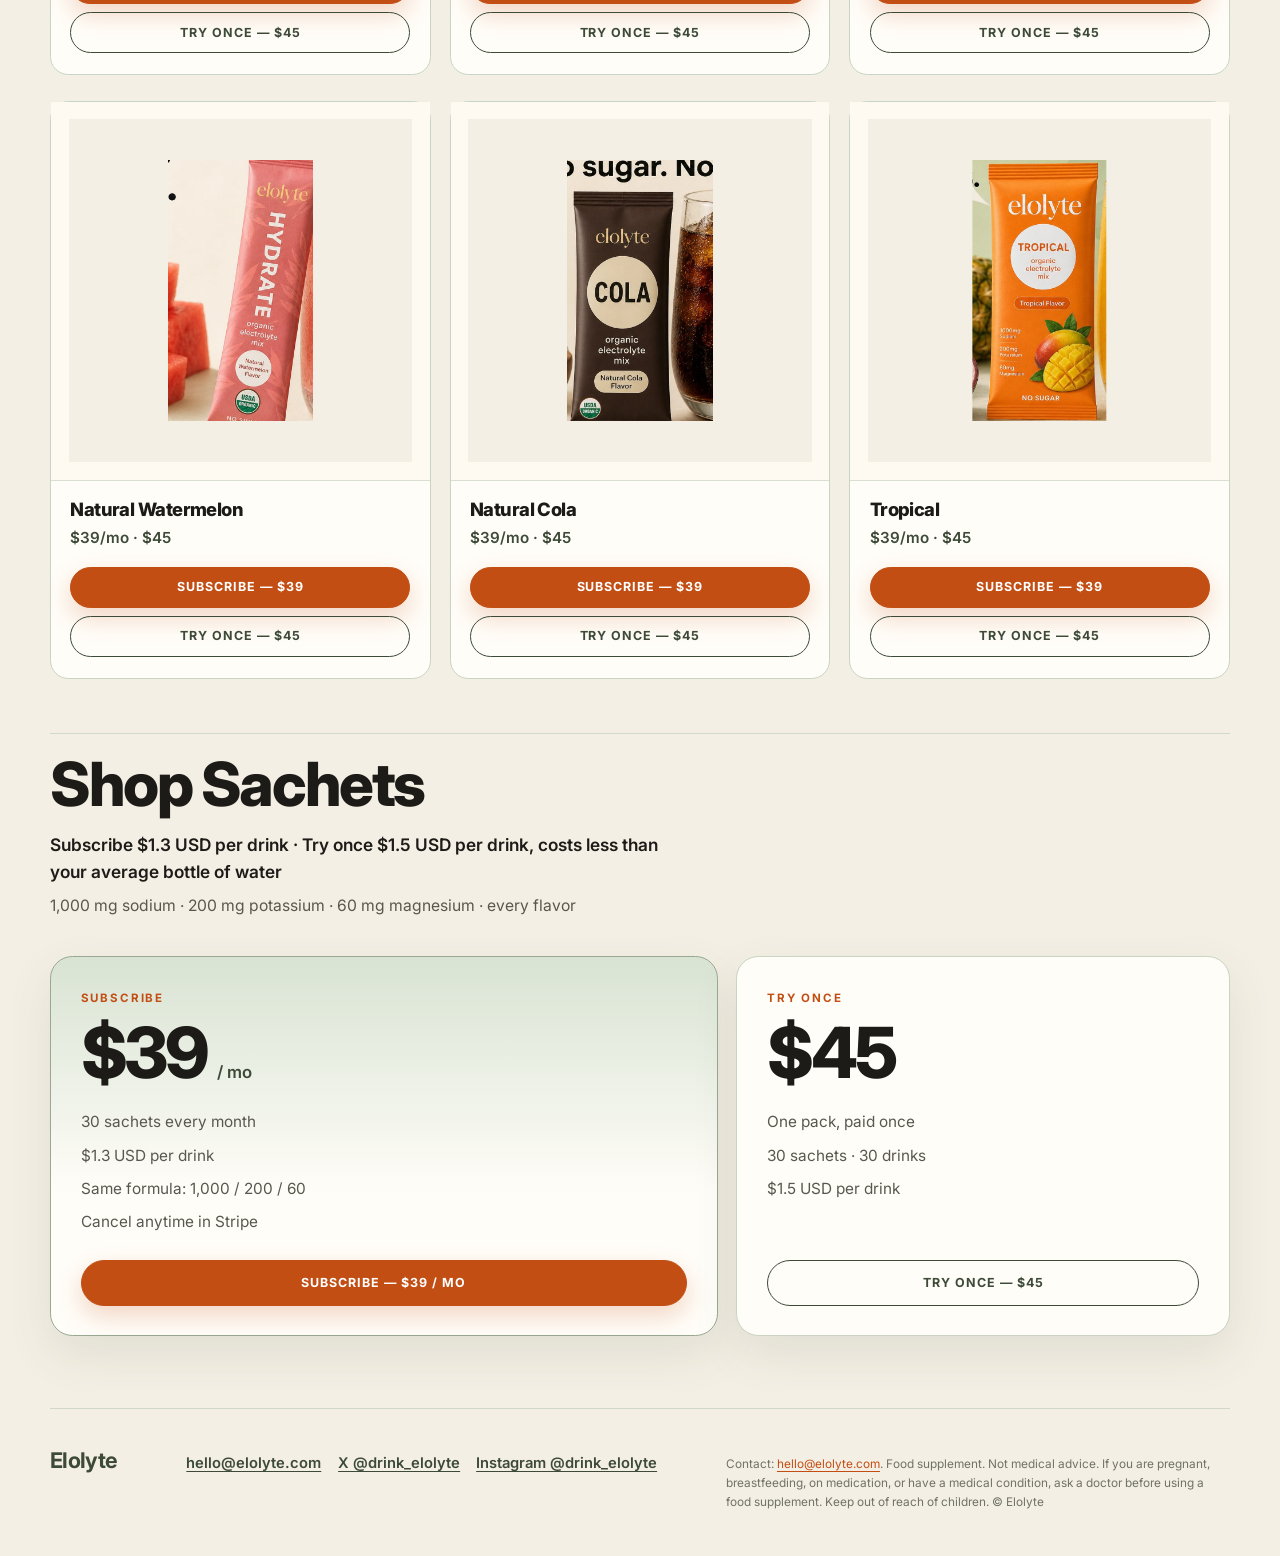
==== commit 1c6062a3: "Restyle flavors as a square product grid, add @drink_elolyte. Crop lifestyle tiles to the sachet, le" ====
--- a/index.html
+++ b/index.html
@@ -99,68 +99,80 @@
       </div>
       <div class="flavor-grid">
         <article class="flavor-card" id="flavor-lemon">
-          <img class="flavor-photo" src="assets/flavors/lemon.jpg" width="1536" height="1024" alt="Natural Lemon Elolyte sachet beside a glass of iced lemon water">
+          <div class="flavor-media">
+            <img class="flavor-photo" src="assets/flavors/lemon.jpg" width="1200" height="1200" alt="Natural Lemon Elolyte sachet">
+          </div>
           <div class="flavor-body">
             <h3>Natural Lemon</h3>
-            <p>Bright citrus in cold water.</p>
-            <div class="flavor-actions">
-              <a class="btn" data-buy="subscription" data-flavor="Natural Lemon" href="https://buy.stripe.com/00w9ATeHGcLve000Km6kg00">Subscribe Lemon — $39</a>
-              <a class="btn btn-ghost" data-buy="one-time" data-flavor="Natural Lemon" href="https://buy.stripe.com/00w5kD0QQ8vf5tu78K6kg01">Try Lemon — $45</a>
+            <p class="flavor-price">$39/mo · $45</p>
+            <div class="flavor-actions">
+              <a class="btn" data-buy="subscription" data-flavor="Natural Lemon" href="https://buy.stripe.com/00w9ATeHGcLve000Km6kg00">Subscribe — $39</a>
+              <a class="btn btn-ghost" data-buy="one-time" data-flavor="Natural Lemon" href="https://buy.stripe.com/00w5kD0QQ8vf5tu78K6kg01">Try once — $45</a>
             </div>
           </div>
         </article>
         <article class="flavor-card" id="flavor-original">
-          <img class="flavor-photo" src="assets/flavors/original.jpg" width="1536" height="1024" alt="Original Elolyte sachet with coconut and sea salt">
+          <div class="flavor-media">
+            <img class="flavor-photo" src="assets/flavors/original.jpg" width="1200" height="1200" alt="Original Elolyte sachet">
+          </div>
           <div class="flavor-body">
             <h3>Original</h3>
-            <p>Coconut water and sea salt.</p>
-            <div class="flavor-actions">
-              <a class="btn" data-buy="subscription" data-flavor="Original" href="https://buy.stripe.com/00w9ATeHGcLve000Km6kg00">Subscribe Original — $39</a>
-              <a class="btn btn-ghost" data-buy="one-time" data-flavor="Original" href="https://buy.stripe.com/00w5kD0QQ8vf5tu78K6kg01">Try Original — $45</a>
+            <p class="flavor-price">$39/mo · $45</p>
+            <div class="flavor-actions">
+              <a class="btn" data-buy="subscription" data-flavor="Original" href="https://buy.stripe.com/00w9ATeHGcLve000Km6kg00">Subscribe — $39</a>
+              <a class="btn btn-ghost" data-buy="one-time" data-flavor="Original" href="https://buy.stripe.com/00w5kD0QQ8vf5tu78K6kg01">Try once — $45</a>
             </div>
           </div>
         </article>
         <article class="flavor-card" id="flavor-lime">
-          <img class="flavor-photo" src="assets/flavors/lime.jpg" width="1536" height="1024" alt="Natural Lime Elolyte sachet with iced lime water and mint">
+          <div class="flavor-media">
+            <img class="flavor-photo" src="assets/flavors/lime.jpg" width="1200" height="1200" alt="Natural Lime Elolyte sachet">
+          </div>
           <div class="flavor-body">
             <h3>Natural Lime</h3>
-            <p>Fresh lime and mint.</p>
-            <div class="flavor-actions">
-              <a class="btn" data-buy="subscription" data-flavor="Natural Lime" href="https://buy.stripe.com/00w9ATeHGcLve000Km6kg00">Subscribe Lime — $39</a>
-              <a class="btn btn-ghost" data-buy="one-time" data-flavor="Natural Lime" href="https://buy.stripe.com/00w5kD0QQ8vf5tu78K6kg01">Try Lime — $45</a>
+            <p class="flavor-price">$39/mo · $45</p>
+            <div class="flavor-actions">
+              <a class="btn" data-buy="subscription" data-flavor="Natural Lime" href="https://buy.stripe.com/00w9ATeHGcLve000Km6kg00">Subscribe — $39</a>
+              <a class="btn btn-ghost" data-buy="one-time" data-flavor="Natural Lime" href="https://buy.stripe.com/00w5kD0QQ8vf5tu78K6kg01">Try once — $45</a>
             </div>
           </div>
         </article>
         <article class="flavor-card" id="flavor-watermelon">
-          <img class="flavor-photo" src="assets/flavors/watermelon.jpg" width="1536" height="1024" alt="Natural Watermelon Elolyte sachet with a pink drink and watermelon cubes">
+          <div class="flavor-media">
+            <img class="flavor-photo" src="assets/flavors/watermelon.jpg" width="1200" height="1200" alt="Natural Watermelon Elolyte sachet">
+          </div>
           <div class="flavor-body">
             <h3>Natural Watermelon</h3>
-            <p>Ripe watermelon, no sugar.</p>
-            <div class="flavor-actions">
-              <a class="btn" data-buy="subscription" data-flavor="Natural Watermelon" href="https://buy.stripe.com/00w9ATeHGcLve000Km6kg00">Subscribe Watermelon — $39</a>
-              <a class="btn btn-ghost" data-buy="one-time" data-flavor="Natural Watermelon" href="https://buy.stripe.com/00w5kD0QQ8vf5tu78K6kg01">Try Watermelon — $45</a>
+            <p class="flavor-price">$39/mo · $45</p>
+            <div class="flavor-actions">
+              <a class="btn" data-buy="subscription" data-flavor="Natural Watermelon" href="https://buy.stripe.com/00w9ATeHGcLve000Km6kg00">Subscribe — $39</a>
+              <a class="btn btn-ghost" data-buy="one-time" data-flavor="Natural Watermelon" href="https://buy.stripe.com/00w5kD0QQ8vf5tu78K6kg01">Try once — $45</a>
             </div>
           </div>
         </article>
         <article class="flavor-card" id="flavor-cola">
-          <img class="flavor-photo" src="assets/flavors/cola.jpg" width="1536" height="1024" alt="Natural Cola Elolyte sachet with iced cola, coffee beans, and cinnamon">
+          <div class="flavor-media">
+            <img class="flavor-photo" src="assets/flavors/cola.jpg" width="1200" height="1200" alt="Natural Cola Elolyte sachet">
+          </div>
           <div class="flavor-body">
             <h3>Natural Cola</h3>
-            <p>Cola notes, no sugar.</p>
-            <div class="flavor-actions">
-              <a class="btn" data-buy="subscription" data-flavor="Natural Cola" href="https://buy.stripe.com/00w9ATeHGcLve000Km6kg00">Subscribe Cola — $39</a>
-              <a class="btn btn-ghost" data-buy="one-time" data-flavor="Natural Cola" href="https://buy.stripe.com/00w5kD0QQ8vf5tu78K6kg01">Try Cola — $45</a>
+            <p class="flavor-price">$39/mo · $45</p>
+            <div class="flavor-actions">
+              <a class="btn" data-buy="subscription" data-flavor="Natural Cola" href="https://buy.stripe.com/00w9ATeHGcLve000Km6kg00">Subscribe — $39</a>
+              <a class="btn btn-ghost" data-buy="one-time" data-flavor="Natural Cola" href="https://buy.stripe.com/00w5kD0QQ8vf5tu78K6kg01">Try once — $45</a>
             </div>
           </div>
         </article>
         <article class="flavor-card" id="flavor-tropical">
-          <img class="flavor-photo" src="assets/flavors/tropical.jpg" width="1536" height="1024" alt="Tropical Elolyte sachet with pineapple, mango, and passion fruit">
+          <div class="flavor-media">
+            <img class="flavor-photo" src="assets/flavors/tropical.jpg" width="1200" height="1200" alt="Tropical Elolyte sachet">
+          </div>
           <div class="flavor-body">
             <h3>Tropical</h3>
-            <p>Pineapple, mango, passion fruit.</p>
-            <div class="flavor-actions">
-              <a class="btn" data-buy="subscription" data-flavor="Tropical" href="https://buy.stripe.com/00w9ATeHGcLve000Km6kg00">Subscribe Tropical — $39</a>
-              <a class="btn btn-ghost" data-buy="one-time" data-flavor="Tropical" href="https://buy.stripe.com/00w5kD0QQ8vf5tu78K6kg01">Try Tropical — $45</a>
+            <p class="flavor-price">$39/mo · $45</p>
+            <div class="flavor-actions">
+              <a class="btn" data-buy="subscription" data-flavor="Tropical" href="https://buy.stripe.com/00w9ATeHGcLve000Km6kg00">Subscribe — $39</a>
+              <a class="btn btn-ghost" data-buy="one-time" data-flavor="Tropical" href="https://buy.stripe.com/00w5kD0QQ8vf5tu78K6kg01">Try once — $45</a>
             </div>
           </div>
         </article>
@@ -201,7 +213,13 @@
 
   <footer class="wrap">
     <a class="logo" href="/">Elolyte</a>
-    <a href="mailto:hello@elolyte.com">hello@elolyte.com</a>
+    <div class="footer-contact">
+      <a href="mailto:hello@elolyte.com">hello@elolyte.com</a>
+      <span class="footer-social">
+        <a href="https://x.com/drink_elolyte" rel="noopener noreferrer">X @drink_elolyte</a>
+        <a href="https://www.instagram.com/drink_elolyte/" rel="noopener noreferrer">Instagram @drink_elolyte</a>
+      </span>
+    </div>
     <p class="fineprint">Contact: <a href="mailto:hello@elolyte.com">hello@elolyte.com</a>. Food supplement. Not medical advice. If you are pregnant, breastfeeding, on medication, or have a medical condition, ask a doctor before using a food supplement. Keep out of reach of children. © Elolyte</p>
   </footer>
   <script src="buy.js"></script>
--- a/styles.css
+++ b/styles.css
@@ -229,57 +229,68 @@
 .flavor-grid {
   display: grid;
   grid-template-columns: repeat(3, minmax(0, 1fr));
-  gap: 1.15rem;
+  gap: 1.6rem 1.2rem;
+  align-items: stretch;
 }
 
 .flavor-card {
   background: var(--card);
   border: 1px solid var(--line);
-  border-radius: 1.4rem;
-  overflow: hidden;
+  border-radius: 1.15rem;
   display: flex;
   flex-direction: column;
-  box-shadow: var(--shadow);
+  min-height: 100%;
+}
+
+.flavor-media {
+  aspect-ratio: 1 / 1;
+  background: var(--cream-hot);
+  display: flex;
+  align-items: center;
+  justify-content: center;
+  padding: 1.1rem;
+  border-bottom: 1px solid color-mix(in srgb, var(--line) 70%, transparent);
 }
 
 .flavor-photo {
   width: 100%;
-  aspect-ratio: 4 / 3;
-  object-fit: cover;
-  background: var(--sage-wash);
+  height: 100%;
+  object-fit: contain;
+  object-position: center;
+  background: transparent;
 }
 
 .flavor-body {
-  padding: 1.15rem 1.2rem 1.25rem;
+  padding: 1.15rem 1.2rem 1.3rem;
   display: flex;
   flex-direction: column;
   flex: 1;
 }
 
 .flavor-body h3 {
-  font-size: 1.2rem;
+  font-size: 1.15rem;
   font-weight: 800;
   letter-spacing: -0.03em;
   line-height: 1.15;
-  margin-bottom: 0.3rem;
-}
-
-.flavor-body p {
-  color: var(--muted);
+  margin-bottom: 0.35rem;
+}
+
+.flavor-price {
+  color: var(--olive);
   font-size: 0.95rem;
-  font-weight: 500;
-  margin-bottom: 1rem;
+  font-weight: 600;
+  margin-bottom: 1.05rem;
 }
 
 .flavor-actions {
   display: grid;
-  gap: 0.55rem;
+  gap: 0.5rem;
   margin-top: auto;
 }
 
 .flavor-actions .btn {
   width: 100%;
-  padding: 0.85rem 1rem;
+  padding: 0.82rem 1rem;
 }
 
 .contact-line {
@@ -317,7 +328,7 @@
 .flavor-chip {
   display: flex;
   flex-direction: column;
-  gap: 0.5rem;
+  gap: 0.35rem;
   text-decoration: none;
   color: var(--olive);
   font-size: 0.82rem;
@@ -325,13 +336,22 @@
   letter-spacing: -0.02em;
 }
 
+.flavor-chip .flavor-price {
+  font-size: 0.75rem;
+  font-weight: 600;
+  color: var(--muted);
+  margin-bottom: 0;
+}
+
 .flavor-chip img {
   width: 100%;
-  aspect-ratio: 4 / 3;
-  object-fit: cover;
+  aspect-ratio: 1 / 1;
+  object-fit: contain;
+  object-position: center;
+  padding: 0.45rem;
   border-radius: 0.85rem;
   border: 1px solid var(--line);
-  background: var(--sage-wash);
+  background: var(--cream-hot);
 }
 
 .flavor-chip:hover { color: var(--ink); }
@@ -433,6 +453,21 @@
   flex-wrap: wrap;
   align-items: baseline;
   border-top: 1px solid color-mix(in srgb, var(--line) 80%, transparent);
+}
+
+.footer-contact {
+  display: flex;
+  flex-wrap: wrap;
+  align-items: baseline;
+  gap: 0.35rem 1.05rem;
+  font-size: 0.92rem;
+  font-weight: 600;
+}
+
+.footer-social {
+  display: flex;
+  flex-wrap: wrap;
+  gap: 0.7rem 1rem;
 }
 
 footer a { color: var(--olive); text-underline-offset: 3px; }
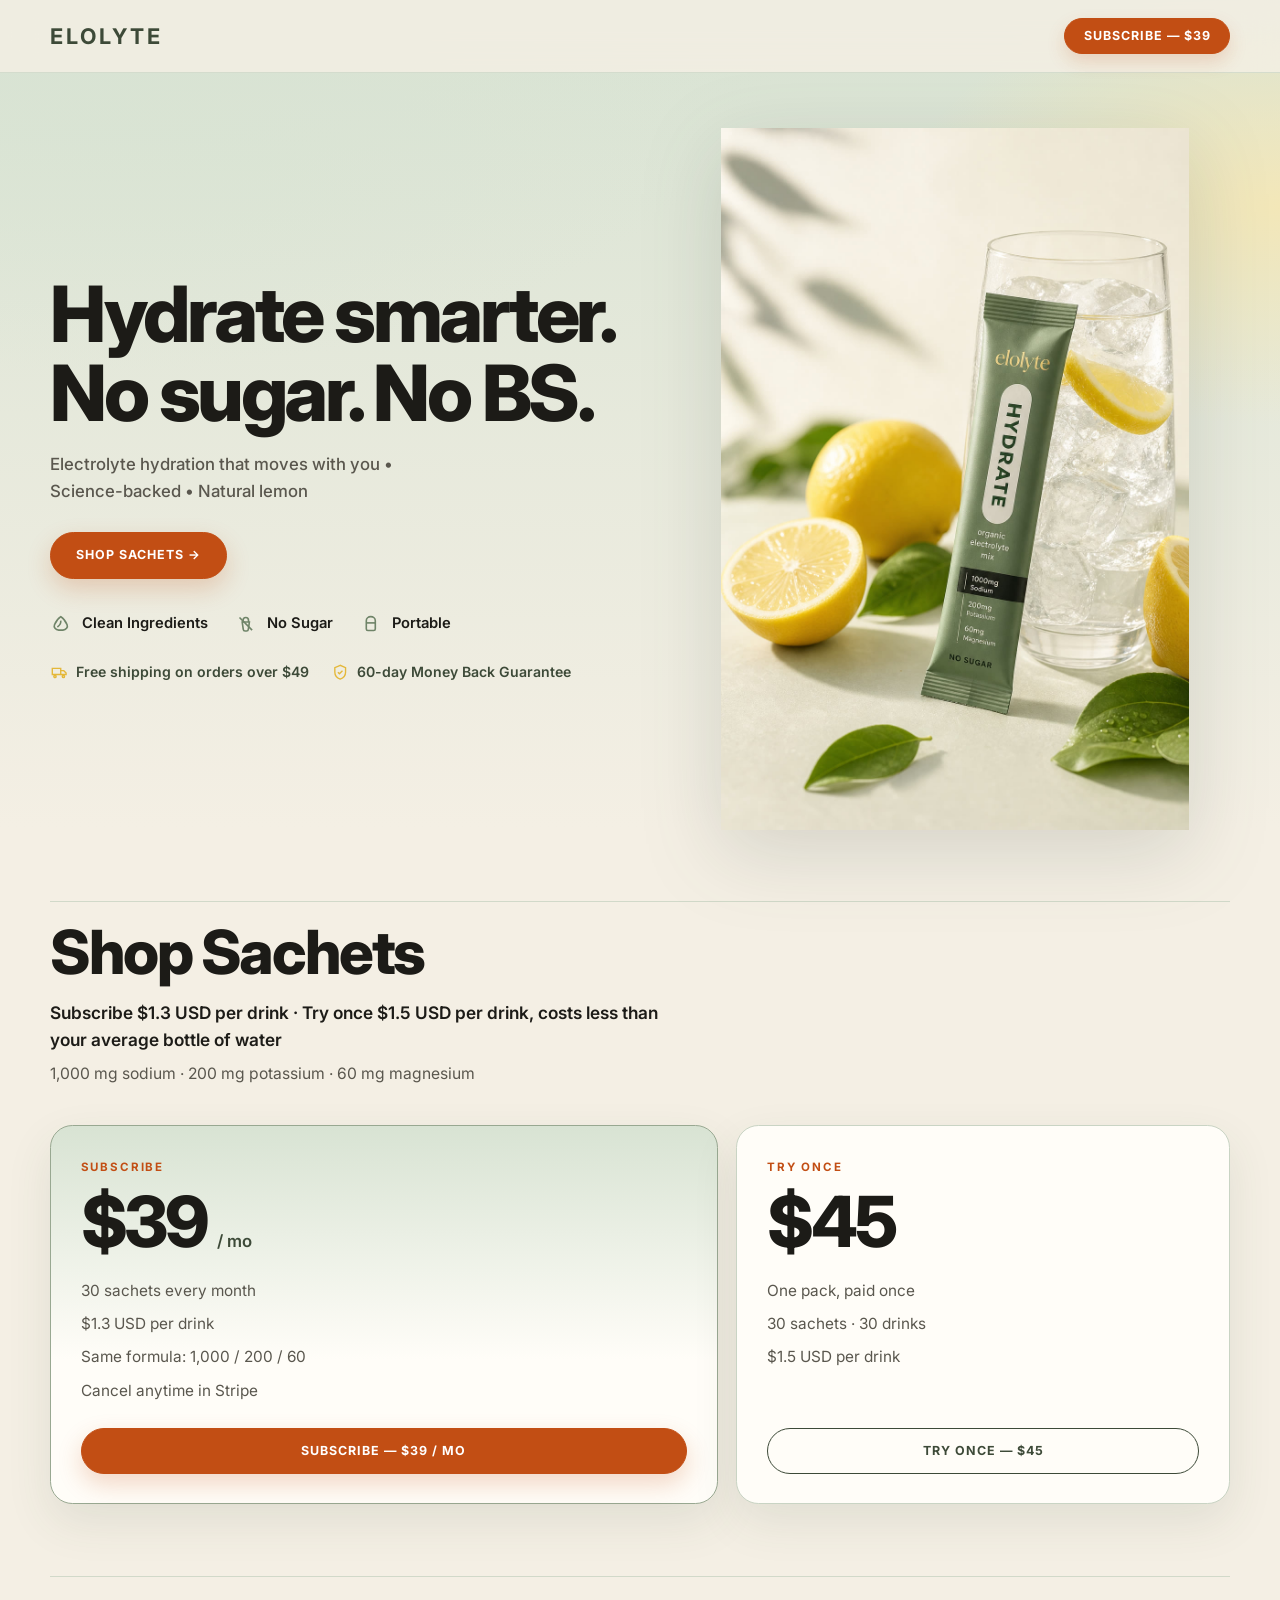
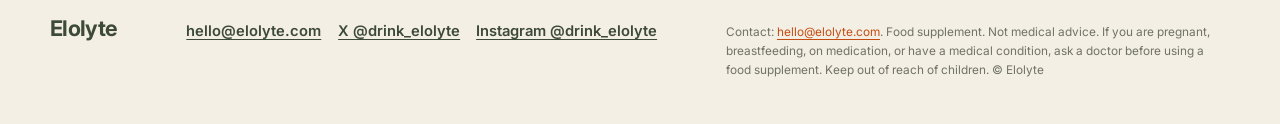
==== commit c2f0ca10: "Remove flavor gallery and assets; keep contact and socials. The six flavor cards and assets/flavors " ====
--- a/index.html
+++ b/index.html
@@ -4,13 +4,13 @@
 <meta charset="UTF-8">
 <meta name="viewport" content="width=device-width, initial-scale=1.0">
 <title>Elolyte — Hydrate smarter. No sugar. No BS.</title>
-<meta name="description" content="Electrolyte hydration that moves with you. Science-backed. Six flavors. Subscribe $39/mo or try once $45.">
+<meta name="description" content="Electrolyte hydration that moves with you. Science-backed. Natural lemon. Subscribe $39/mo or try once $45.">
 <meta name="robots" content="index,follow">
 <meta name="theme-color" content="#d8e3d3">
 <link rel="canonical" href="https://elolyte.com/">
 <link rel="icon" href="favicon.svg" type="image/svg+xml">
 <meta property="og:title" content="Elolyte — Hydrate smarter. No sugar. No BS.">
-<meta property="og:description" content="Electrolyte hydration that moves with you. Science-backed. Six flavors.">
+<meta property="og:description" content="Electrolyte hydration that moves with you. Science-backed. Natural lemon.">
 <meta property="og:url" content="https://elolyte.com/">
 <meta property="og:type" content="website">
 <meta property="og:image" content="https://elolyte.com/assets/hydrate-hero.jpeg">
@@ -36,8 +36,8 @@
     <section class="wrap hero">
       <div>
         <h1>Hydrate smarter. No sugar. No BS.</h1>
-        <p class="hero-sub">Electrolyte hydration that moves with you • Science-backed • Six flavors</p>
-        <a class="btn" href="#flavors">Shop sachets →</a>
+        <p class="hero-sub">Electrolyte hydration that moves with you • Science-backed • Natural lemon</p>
+        <a class="btn" href="shop.html">Shop sachets →</a>
         <ul class="features" aria-label="Product highlights">
           <li class="feature">
             <svg viewBox="0 0 24 24" fill="none" stroke="currentColor" stroke-width="1.8" aria-hidden="true">
@@ -91,99 +91,11 @@
       </aside>
     </section>
 
-    <section class="wrap flavors" id="flavors">
-      <div class="shop-intro">
-        <h2>Flavors</h2>
-        <p class="value-line">Six mixes. Same formula. Same price.</p>
-        <p class="dose-line">1,000 mg sodium · 200 mg potassium · 60 mg magnesium · no sugar</p>
-      </div>
-      <div class="flavor-grid">
-        <article class="flavor-card" id="flavor-lemon">
-          <div class="flavor-media">
-            <img class="flavor-photo" src="assets/flavors/lemon.jpg" width="1200" height="1200" alt="Natural Lemon Elolyte sachet">
-          </div>
-          <div class="flavor-body">
-            <h3>Natural Lemon</h3>
-            <p class="flavor-price">$39/mo · $45</p>
-            <div class="flavor-actions">
-              <a class="btn" data-buy="subscription" data-flavor="Natural Lemon" href="https://buy.stripe.com/00w9ATeHGcLve000Km6kg00">Subscribe — $39</a>
-              <a class="btn btn-ghost" data-buy="one-time" data-flavor="Natural Lemon" href="https://buy.stripe.com/00w5kD0QQ8vf5tu78K6kg01">Try once — $45</a>
-            </div>
-          </div>
-        </article>
-        <article class="flavor-card" id="flavor-original">
-          <div class="flavor-media">
-            <img class="flavor-photo" src="assets/flavors/original.jpg" width="1200" height="1200" alt="Original Elolyte sachet">
-          </div>
-          <div class="flavor-body">
-            <h3>Original</h3>
-            <p class="flavor-price">$39/mo · $45</p>
-            <div class="flavor-actions">
-              <a class="btn" data-buy="subscription" data-flavor="Original" href="https://buy.stripe.com/00w9ATeHGcLve000Km6kg00">Subscribe — $39</a>
-              <a class="btn btn-ghost" data-buy="one-time" data-flavor="Original" href="https://buy.stripe.com/00w5kD0QQ8vf5tu78K6kg01">Try once — $45</a>
-            </div>
-          </div>
-        </article>
-        <article class="flavor-card" id="flavor-lime">
-          <div class="flavor-media">
-            <img class="flavor-photo" src="assets/flavors/lime.jpg" width="1200" height="1200" alt="Natural Lime Elolyte sachet">
-          </div>
-          <div class="flavor-body">
-            <h3>Natural Lime</h3>
-            <p class="flavor-price">$39/mo · $45</p>
-            <div class="flavor-actions">
-              <a class="btn" data-buy="subscription" data-flavor="Natural Lime" href="https://buy.stripe.com/00w9ATeHGcLve000Km6kg00">Subscribe — $39</a>
-              <a class="btn btn-ghost" data-buy="one-time" data-flavor="Natural Lime" href="https://buy.stripe.com/00w5kD0QQ8vf5tu78K6kg01">Try once — $45</a>
-            </div>
-          </div>
-        </article>
-        <article class="flavor-card" id="flavor-watermelon">
-          <div class="flavor-media">
-            <img class="flavor-photo" src="assets/flavors/watermelon.jpg" width="1200" height="1200" alt="Natural Watermelon Elolyte sachet">
-          </div>
-          <div class="flavor-body">
-            <h3>Natural Watermelon</h3>
-            <p class="flavor-price">$39/mo · $45</p>
-            <div class="flavor-actions">
-              <a class="btn" data-buy="subscription" data-flavor="Natural Watermelon" href="https://buy.stripe.com/00w9ATeHGcLve000Km6kg00">Subscribe — $39</a>
-              <a class="btn btn-ghost" data-buy="one-time" data-flavor="Natural Watermelon" href="https://buy.stripe.com/00w5kD0QQ8vf5tu78K6kg01">Try once — $45</a>
-            </div>
-          </div>
-        </article>
-        <article class="flavor-card" id="flavor-cola">
-          <div class="flavor-media">
-            <img class="flavor-photo" src="assets/flavors/cola.jpg" width="1200" height="1200" alt="Natural Cola Elolyte sachet">
-          </div>
-          <div class="flavor-body">
-            <h3>Natural Cola</h3>
-            <p class="flavor-price">$39/mo · $45</p>
-            <div class="flavor-actions">
-              <a class="btn" data-buy="subscription" data-flavor="Natural Cola" href="https://buy.stripe.com/00w9ATeHGcLve000Km6kg00">Subscribe — $39</a>
-              <a class="btn btn-ghost" data-buy="one-time" data-flavor="Natural Cola" href="https://buy.stripe.com/00w5kD0QQ8vf5tu78K6kg01">Try once — $45</a>
-            </div>
-          </div>
-        </article>
-        <article class="flavor-card" id="flavor-tropical">
-          <div class="flavor-media">
-            <img class="flavor-photo" src="assets/flavors/tropical.jpg" width="1200" height="1200" alt="Tropical Elolyte sachet">
-          </div>
-          <div class="flavor-body">
-            <h3>Tropical</h3>
-            <p class="flavor-price">$39/mo · $45</p>
-            <div class="flavor-actions">
-              <a class="btn" data-buy="subscription" data-flavor="Tropical" href="https://buy.stripe.com/00w9ATeHGcLve000Km6kg00">Subscribe — $39</a>
-              <a class="btn btn-ghost" data-buy="one-time" data-flavor="Tropical" href="https://buy.stripe.com/00w5kD0QQ8vf5tu78K6kg01">Try once — $45</a>
-            </div>
-          </div>
-        </article>
-      </div>
-    </section>
-
     <section class="wrap shop home-offers" id="buy">
       <div class="shop-intro">
         <h2>Shop Sachets</h2>
         <p class="value-line">Subscribe $1.3 USD per drink · Try once $1.5 USD per drink, costs less than your average bottle of water</p>
-        <p class="dose-line">1,000 mg sodium · 200 mg potassium · 60 mg magnesium · every flavor</p>
+        <p class="dose-line">1,000 mg sodium · 200 mg potassium · 60 mg magnesium</p>
       </div>
       <div class="offers">
         <article class="offer offer-featured">
--- a/styles.css
+++ b/styles.css
@@ -221,78 +221,6 @@
   border-top: 1px solid color-mix(in srgb, var(--line) 80%, transparent);
 }
 
-.flavors {
-  padding: 1.2rem 0 3.4rem;
-  border-top: 1px solid color-mix(in srgb, var(--line) 80%, transparent);
-}
-
-.flavor-grid {
-  display: grid;
-  grid-template-columns: repeat(3, minmax(0, 1fr));
-  gap: 1.6rem 1.2rem;
-  align-items: stretch;
-}
-
-.flavor-card {
-  background: var(--card);
-  border: 1px solid var(--line);
-  border-radius: 1.15rem;
-  display: flex;
-  flex-direction: column;
-  min-height: 100%;
-}
-
-.flavor-media {
-  aspect-ratio: 1 / 1;
-  background: var(--cream-hot);
-  display: flex;
-  align-items: center;
-  justify-content: center;
-  padding: 1.1rem;
-  border-bottom: 1px solid color-mix(in srgb, var(--line) 70%, transparent);
-}
-
-.flavor-photo {
-  width: 100%;
-  height: 100%;
-  object-fit: contain;
-  object-position: center;
-  background: transparent;
-}
-
-.flavor-body {
-  padding: 1.15rem 1.2rem 1.3rem;
-  display: flex;
-  flex-direction: column;
-  flex: 1;
-}
-
-.flavor-body h3 {
-  font-size: 1.15rem;
-  font-weight: 800;
-  letter-spacing: -0.03em;
-  line-height: 1.15;
-  margin-bottom: 0.35rem;
-}
-
-.flavor-price {
-  color: var(--olive);
-  font-size: 0.95rem;
-  font-weight: 600;
-  margin-bottom: 1.05rem;
-}
-
-.flavor-actions {
-  display: grid;
-  gap: 0.5rem;
-  margin-top: auto;
-}
-
-.flavor-actions .btn {
-  width: 100%;
-  padding: 0.82rem 1rem;
-}
-
 .contact-line {
   margin-top: 0.85rem;
   font-size: 0.95rem;
@@ -306,56 +234,6 @@
 }
 
 .contact-line a:hover { color: var(--orange-hot); }
-
-.shop-flavors {
-  margin-top: 2.6rem;
-}
-
-.shop-flavors h2 {
-  font-size: clamp(1.8rem, 4vw, 2.4rem);
-  font-weight: 800;
-  letter-spacing: -0.04em;
-  margin-bottom: 0.45rem;
-}
-
-.flavor-list {
-  display: grid;
-  grid-template-columns: repeat(6, minmax(0, 1fr));
-  gap: 0.75rem;
-  margin-top: 1.15rem;
-}
-
-.flavor-chip {
-  display: flex;
-  flex-direction: column;
-  gap: 0.35rem;
-  text-decoration: none;
-  color: var(--olive);
-  font-size: 0.82rem;
-  font-weight: 700;
-  letter-spacing: -0.02em;
-}
-
-.flavor-chip .flavor-price {
-  font-size: 0.75rem;
-  font-weight: 600;
-  color: var(--muted);
-  margin-bottom: 0;
-}
-
-.flavor-chip img {
-  width: 100%;
-  aspect-ratio: 1 / 1;
-  object-fit: contain;
-  object-position: center;
-  padding: 0.45rem;
-  border-radius: 0.85rem;
-  border: 1px solid var(--line);
-  background: var(--cream-hot);
-}
-
-.flavor-chip:hover { color: var(--ink); }
-.flavor-chip:hover img { border-color: var(--sage-deep); }
 
 .shop-intro {
   max-width: 40rem;
@@ -486,8 +364,6 @@
   .wrap { width: min(1180px, calc(100% - 1.6rem)); }
   .hero,
   .offers { grid-template-columns: 1fr; }
-  .flavor-grid { grid-template-columns: 1fr 1fr; }
-  .flavor-list { grid-template-columns: repeat(3, minmax(0, 1fr)); }
   .hero {
     gap: 1.5rem;
     padding: 1.4rem 0 2.6rem;
@@ -502,11 +378,6 @@
   .nav-buy { padding: 0.62rem 0.95rem; }
 }
 
-@media (max-width: 640px) {
-  .flavor-grid { grid-template-columns: 1fr; }
-  .flavor-list { grid-template-columns: 1fr 1fr; }
-}
-
 @media (prefers-reduced-motion: reduce) {
   html { scroll-behavior: auto; }
   .btn { transition: none; }
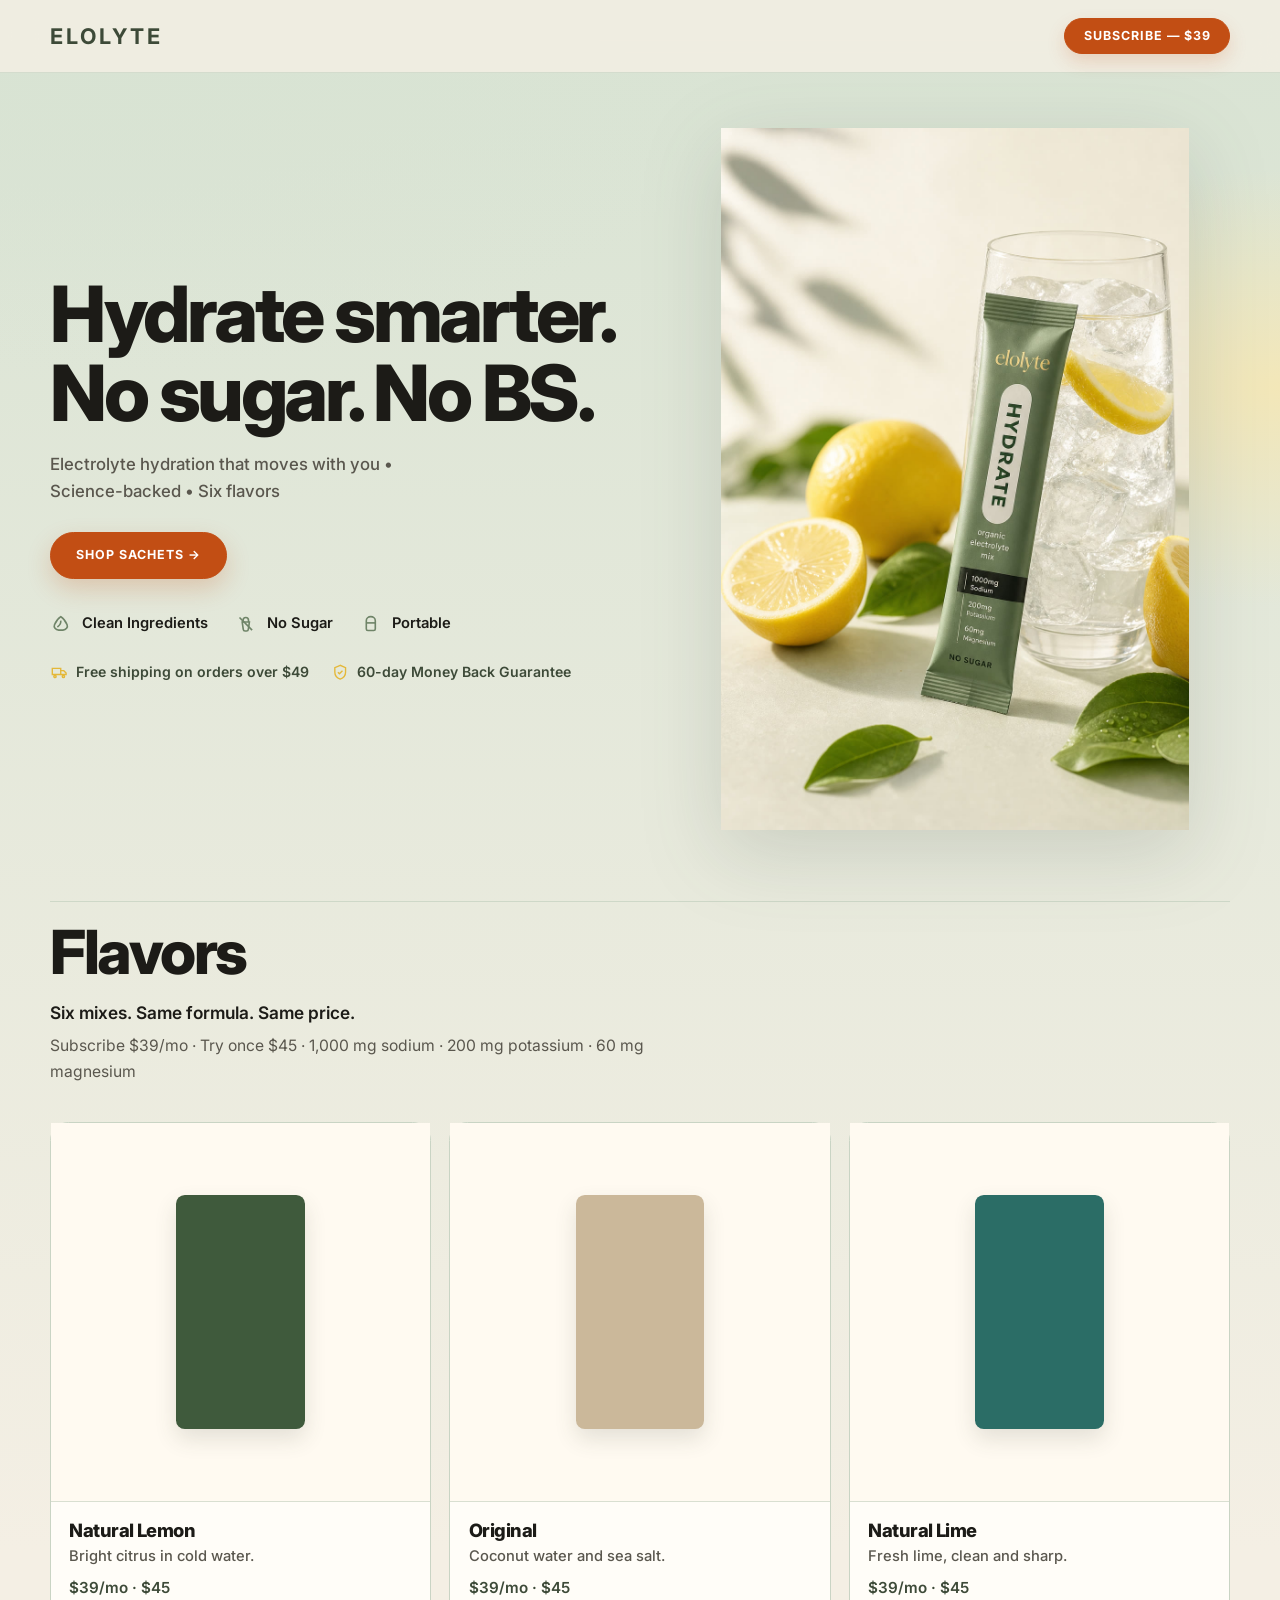
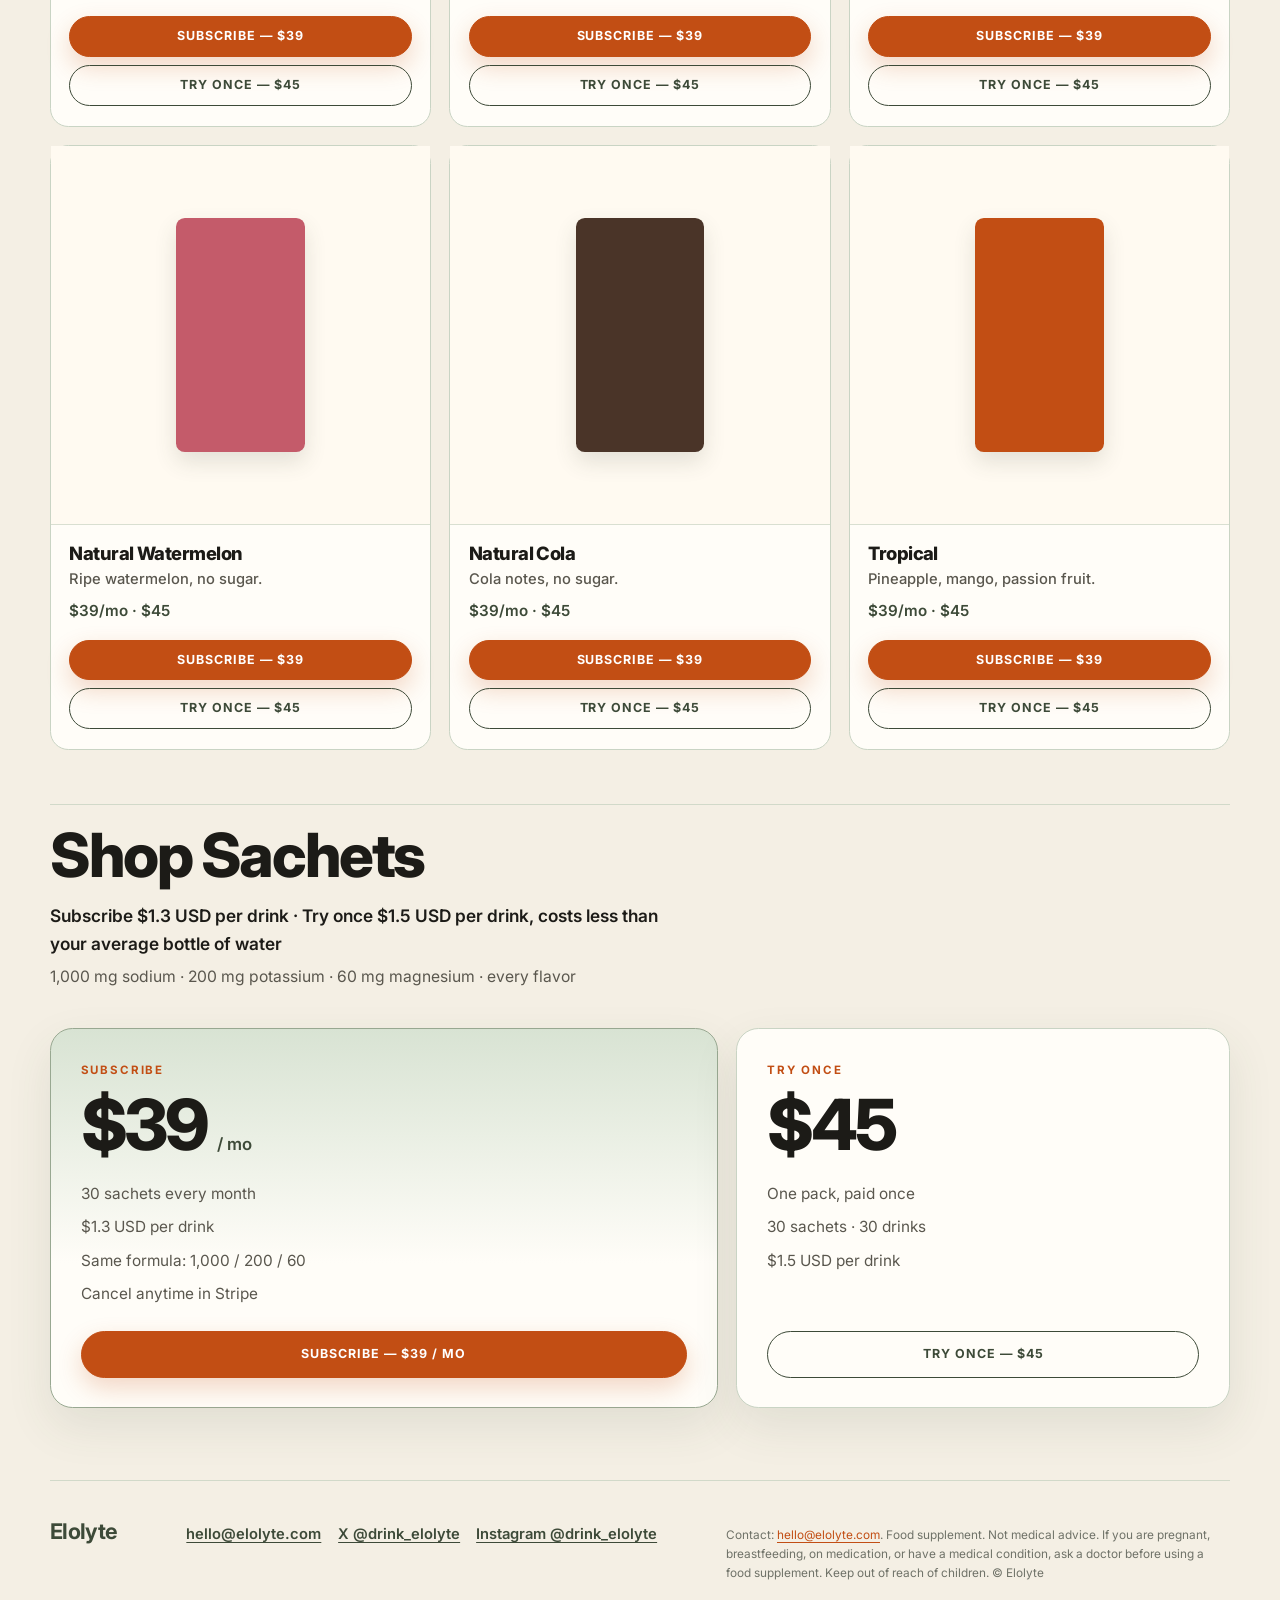
==== commit 29be5e1b: "Add six flavor products with per-flavor Subscribe and Try once. Homepage and shop list Lemon, Origin" ====
--- a/index.html
+++ b/index.html
@@ -4,13 +4,13 @@
 <meta charset="UTF-8">
 <meta name="viewport" content="width=device-width, initial-scale=1.0">
 <title>Elolyte — Hydrate smarter. No sugar. No BS.</title>
-<meta name="description" content="Electrolyte hydration that moves with you. Science-backed. Natural lemon. Subscribe $39/mo or try once $45.">
+<meta name="description" content="Electrolyte hydration that moves with you. Science-backed. Six flavors. Subscribe $39/mo or try once $45.">
 <meta name="robots" content="index,follow">
 <meta name="theme-color" content="#d8e3d3">
 <link rel="canonical" href="https://elolyte.com/">
 <link rel="icon" href="favicon.svg" type="image/svg+xml">
 <meta property="og:title" content="Elolyte — Hydrate smarter. No sugar. No BS.">
-<meta property="og:description" content="Electrolyte hydration that moves with you. Science-backed. Natural lemon.">
+<meta property="og:description" content="Electrolyte hydration that moves with you. Science-backed. Six flavors.">
 <meta property="og:url" content="https://elolyte.com/">
 <meta property="og:type" content="website">
 <meta property="og:image" content="https://elolyte.com/assets/hydrate-hero.jpeg">
@@ -36,8 +36,8 @@
     <section class="wrap hero">
       <div>
         <h1>Hydrate smarter. No sugar. No BS.</h1>
-        <p class="hero-sub">Electrolyte hydration that moves with you • Science-backed • Natural lemon</p>
-        <a class="btn" href="shop.html">Shop sachets →</a>
+        <p class="hero-sub">Electrolyte hydration that moves with you • Science-backed • Six flavors</p>
+        <a class="btn" href="#flavors">Shop sachets →</a>
         <ul class="features" aria-label="Product highlights">
           <li class="feature">
             <svg viewBox="0 0 24 24" fill="none" stroke="currentColor" stroke-width="1.8" aria-hidden="true">
@@ -91,11 +91,93 @@
       </aside>
     </section>
 
+    <section class="wrap flavors" id="flavors">
+      <div class="shop-intro">
+        <h2>Flavors</h2>
+        <p class="value-line">Six mixes. Same formula. Same price.</p>
+        <p class="dose-line">Subscribe $39/mo · Try once $45 · 1,000 mg sodium · 200 mg potassium · 60 mg magnesium</p>
+      </div>
+      <div class="flavor-grid">
+        <article class="flavor-card" id="flavor-lemon">
+          <div class="flavor-swatch" data-tone="lemon" aria-hidden="true"><span class="flavor-pack"></span></div>
+          <div class="flavor-body">
+            <h3>Natural Lemon</h3>
+            <p class="flavor-blurb">Bright citrus in cold water.</p>
+            <p class="flavor-price">$39/mo · $45</p>
+            <div class="flavor-actions">
+              <a class="btn" data-buy="subscription" data-flavor="Natural Lemon" href="https://buy.stripe.com/00w9ATeHGcLve000Km6kg00">Subscribe — $39</a>
+              <a class="btn btn-ghost" data-buy="one-time" data-flavor="Natural Lemon" href="https://buy.stripe.com/00w5kD0QQ8vf5tu78K6kg01">Try once — $45</a>
+            </div>
+          </div>
+        </article>
+        <article class="flavor-card" id="flavor-original">
+          <div class="flavor-swatch" data-tone="original" aria-hidden="true"><span class="flavor-pack"></span></div>
+          <div class="flavor-body">
+            <h3>Original</h3>
+            <p class="flavor-blurb">Coconut water and sea salt.</p>
+            <p class="flavor-price">$39/mo · $45</p>
+            <div class="flavor-actions">
+              <a class="btn" data-buy="subscription" data-flavor="Original" href="https://buy.stripe.com/00w9ATeHGcLve000Km6kg00">Subscribe — $39</a>
+              <a class="btn btn-ghost" data-buy="one-time" data-flavor="Original" href="https://buy.stripe.com/00w5kD0QQ8vf5tu78K6kg01">Try once — $45</a>
+            </div>
+          </div>
+        </article>
+        <article class="flavor-card" id="flavor-lime">
+          <div class="flavor-swatch" data-tone="lime" aria-hidden="true"><span class="flavor-pack"></span></div>
+          <div class="flavor-body">
+            <h3>Natural Lime</h3>
+            <p class="flavor-blurb">Fresh lime, clean and sharp.</p>
+            <p class="flavor-price">$39/mo · $45</p>
+            <div class="flavor-actions">
+              <a class="btn" data-buy="subscription" data-flavor="Natural Lime" href="https://buy.stripe.com/00w9ATeHGcLve000Km6kg00">Subscribe — $39</a>
+              <a class="btn btn-ghost" data-buy="one-time" data-flavor="Natural Lime" href="https://buy.stripe.com/00w5kD0QQ8vf5tu78K6kg01">Try once — $45</a>
+            </div>
+          </div>
+        </article>
+        <article class="flavor-card" id="flavor-watermelon">
+          <div class="flavor-swatch" data-tone="watermelon" aria-hidden="true"><span class="flavor-pack"></span></div>
+          <div class="flavor-body">
+            <h3>Natural Watermelon</h3>
+            <p class="flavor-blurb">Ripe watermelon, no sugar.</p>
+            <p class="flavor-price">$39/mo · $45</p>
+            <div class="flavor-actions">
+              <a class="btn" data-buy="subscription" data-flavor="Natural Watermelon" href="https://buy.stripe.com/00w9ATeHGcLve000Km6kg00">Subscribe — $39</a>
+              <a class="btn btn-ghost" data-buy="one-time" data-flavor="Natural Watermelon" href="https://buy.stripe.com/00w5kD0QQ8vf5tu78K6kg01">Try once — $45</a>
+            </div>
+          </div>
+        </article>
+        <article class="flavor-card" id="flavor-cola">
+          <div class="flavor-swatch" data-tone="cola" aria-hidden="true"><span class="flavor-pack"></span></div>
+          <div class="flavor-body">
+            <h3>Natural Cola</h3>
+            <p class="flavor-blurb">Cola notes, no sugar.</p>
+            <p class="flavor-price">$39/mo · $45</p>
+            <div class="flavor-actions">
+              <a class="btn" data-buy="subscription" data-flavor="Natural Cola" href="https://buy.stripe.com/00w9ATeHGcLve000Km6kg00">Subscribe — $39</a>
+              <a class="btn btn-ghost" data-buy="one-time" data-flavor="Natural Cola" href="https://buy.stripe.com/00w5kD0QQ8vf5tu78K6kg01">Try once — $45</a>
+            </div>
+          </div>
+        </article>
+        <article class="flavor-card" id="flavor-tropical">
+          <div class="flavor-swatch" data-tone="tropical" aria-hidden="true"><span class="flavor-pack"></span></div>
+          <div class="flavor-body">
+            <h3>Tropical</h3>
+            <p class="flavor-blurb">Pineapple, mango, passion fruit.</p>
+            <p class="flavor-price">$39/mo · $45</p>
+            <div class="flavor-actions">
+              <a class="btn" data-buy="subscription" data-flavor="Tropical" href="https://buy.stripe.com/00w9ATeHGcLve000Km6kg00">Subscribe — $39</a>
+              <a class="btn btn-ghost" data-buy="one-time" data-flavor="Tropical" href="https://buy.stripe.com/00w5kD0QQ8vf5tu78K6kg01">Try once — $45</a>
+            </div>
+          </div>
+        </article>
+      </div>
+    </section>
+
     <section class="wrap shop home-offers" id="buy">
       <div class="shop-intro">
         <h2>Shop Sachets</h2>
         <p class="value-line">Subscribe $1.3 USD per drink · Try once $1.5 USD per drink, costs less than your average bottle of water</p>
-        <p class="dose-line">1,000 mg sodium · 200 mg potassium · 60 mg magnesium</p>
+        <p class="dose-line">1,000 mg sodium · 200 mg potassium · 60 mg magnesium · every flavor</p>
       </div>
       <div class="offers">
         <article class="offer offer-featured">
--- a/styles.css
+++ b/styles.css
@@ -221,6 +221,101 @@
   border-top: 1px solid color-mix(in srgb, var(--line) 80%, transparent);
 }
 
+.flavors {
+  padding: 1.2rem 0 3.4rem;
+  border-top: 1px solid color-mix(in srgb, var(--line) 80%, transparent);
+}
+
+.flavor-grid {
+  display: grid;
+  grid-template-columns: repeat(3, minmax(0, 1fr));
+  gap: 1.15rem;
+  align-items: stretch;
+}
+
+.flavor-card {
+  background: var(--card);
+  border: 1px solid var(--line);
+  border-radius: 1.15rem;
+  display: flex;
+  flex-direction: column;
+  min-height: 100%;
+}
+
+.flavor-swatch {
+  aspect-ratio: 1 / 1;
+  background: var(--cream-hot);
+  display: flex;
+  align-items: center;
+  justify-content: center;
+  border-bottom: 1px solid color-mix(in srgb, var(--line) 70%, transparent);
+}
+
+.flavor-pack {
+  width: 34%;
+  height: 62%;
+  border-radius: 0.55rem;
+  box-shadow: 0 10px 22px rgba(61, 74, 56, 0.14);
+}
+
+.flavor-swatch[data-tone="lemon"] .flavor-pack { background: #3f5a3c; }
+.flavor-swatch[data-tone="original"] .flavor-pack { background: #cbb89a; }
+.flavor-swatch[data-tone="lime"] .flavor-pack { background: #2b6d66; }
+.flavor-swatch[data-tone="watermelon"] .flavor-pack { background: #c45b6a; }
+.flavor-swatch[data-tone="cola"] .flavor-pack { background: #4a3428; }
+.flavor-swatch[data-tone="tropical"] .flavor-pack { background: var(--orange); }
+
+.flavor-body {
+  padding: 1.1rem 1.15rem 1.25rem;
+  display: flex;
+  flex-direction: column;
+  flex: 1;
+}
+
+.flavor-body h3 {
+  font-size: 1.15rem;
+  font-weight: 800;
+  letter-spacing: -0.03em;
+  line-height: 1.15;
+  margin-bottom: 0.28rem;
+}
+
+.flavor-blurb {
+  color: var(--muted);
+  font-size: 0.92rem;
+  font-weight: 500;
+  margin-bottom: 0.45rem;
+}
+
+.flavor-price {
+  color: var(--olive);
+  font-size: 0.95rem;
+  font-weight: 600;
+  margin-bottom: 1rem;
+}
+
+.flavor-actions {
+  display: grid;
+  gap: 0.5rem;
+  margin-top: auto;
+}
+
+.flavor-actions .btn {
+  width: 100%;
+  padding: 0.82rem 1rem;
+}
+
+.shop-flavors {
+  margin-top: 2.6rem;
+}
+
+.shop-flavors h2 {
+  font-size: clamp(1.8rem, 4vw, 2.4rem);
+  font-weight: 800;
+  letter-spacing: -0.04em;
+  margin-bottom: 0.45rem;
+}
+
 .contact-line {
   margin-top: 0.85rem;
   font-size: 0.95rem;
@@ -364,6 +459,7 @@
   .wrap { width: min(1180px, calc(100% - 1.6rem)); }
   .hero,
   .offers { grid-template-columns: 1fr; }
+  .flavor-grid { grid-template-columns: 1fr 1fr; }
   .hero {
     gap: 1.5rem;
     padding: 1.4rem 0 2.6rem;
@@ -378,6 +474,10 @@
   .nav-buy { padding: 0.62rem 0.95rem; }
 }
 
+@media (max-width: 640px) {
+  .flavor-grid { grid-template-columns: 1fr; }
+}
+
 @media (prefers-reduced-motion: reduce) {
   html { scroll-behavior: auto; }
   .btn { transition: none; }
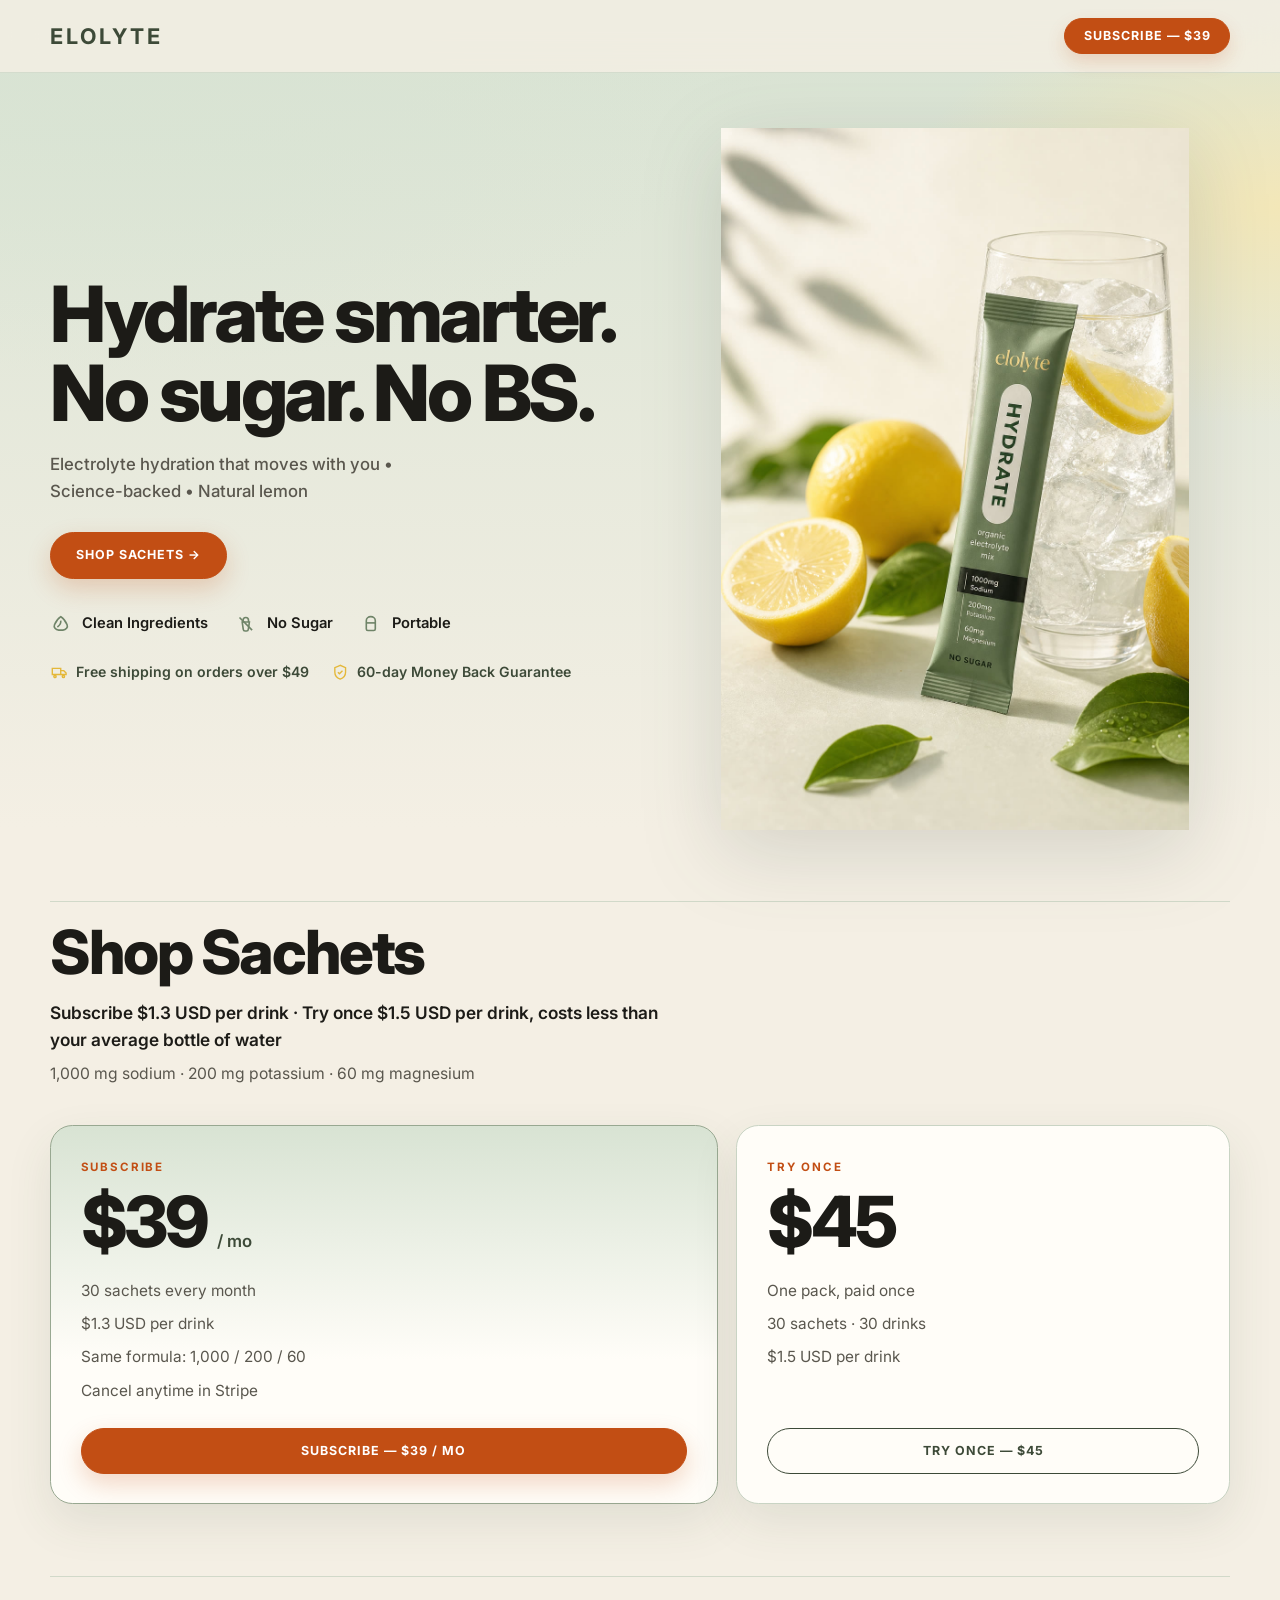
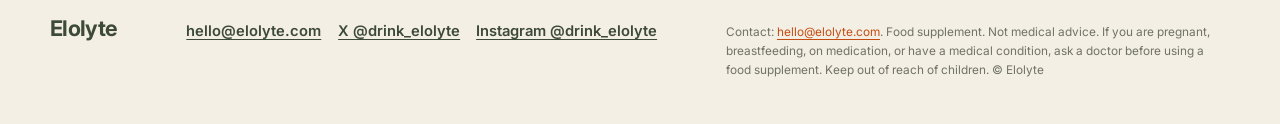
==== commit 358ae242: "Remove every multi-flavor gallery from the public site. Home and shop are a single product again: he" ====
--- a/index.html
+++ b/index.html
@@ -4,13 +4,13 @@
 <meta charset="UTF-8">
 <meta name="viewport" content="width=device-width, initial-scale=1.0">
 <title>Elolyte — Hydrate smarter. No sugar. No BS.</title>
-<meta name="description" content="Electrolyte hydration that moves with you. Science-backed. Six flavors. Subscribe $39/mo or try once $45.">
+<meta name="description" content="Electrolyte hydration that moves with you. Science-backed. Natural lemon. Subscribe $39/mo or try once $45.">
 <meta name="robots" content="index,follow">
 <meta name="theme-color" content="#d8e3d3">
 <link rel="canonical" href="https://elolyte.com/">
 <link rel="icon" href="favicon.svg" type="image/svg+xml">
 <meta property="og:title" content="Elolyte — Hydrate smarter. No sugar. No BS.">
-<meta property="og:description" content="Electrolyte hydration that moves with you. Science-backed. Six flavors.">
+<meta property="og:description" content="Electrolyte hydration that moves with you. Science-backed. Natural lemon.">
 <meta property="og:url" content="https://elolyte.com/">
 <meta property="og:type" content="website">
 <meta property="og:image" content="https://elolyte.com/assets/hydrate-hero.jpeg">
@@ -36,8 +36,8 @@
     <section class="wrap hero">
       <div>
         <h1>Hydrate smarter. No sugar. No BS.</h1>
-        <p class="hero-sub">Electrolyte hydration that moves with you • Science-backed • Six flavors</p>
-        <a class="btn" href="#flavors">Shop sachets →</a>
+        <p class="hero-sub">Electrolyte hydration that moves with you • Science-backed • Natural lemon</p>
+        <a class="btn" href="shop.html">Shop sachets →</a>
         <ul class="features" aria-label="Product highlights">
           <li class="feature">
             <svg viewBox="0 0 24 24" fill="none" stroke="currentColor" stroke-width="1.8" aria-hidden="true">
@@ -91,93 +91,11 @@
       </aside>
     </section>
 
-    <section class="wrap flavors" id="flavors">
-      <div class="shop-intro">
-        <h2>Flavors</h2>
-        <p class="value-line">Six mixes. Same formula. Same price.</p>
-        <p class="dose-line">Subscribe $39/mo · Try once $45 · 1,000 mg sodium · 200 mg potassium · 60 mg magnesium</p>
-      </div>
-      <div class="flavor-grid">
-        <article class="flavor-card" id="flavor-lemon">
-          <div class="flavor-swatch" data-tone="lemon" aria-hidden="true"><span class="flavor-pack"></span></div>
-          <div class="flavor-body">
-            <h3>Natural Lemon</h3>
-            <p class="flavor-blurb">Bright citrus in cold water.</p>
-            <p class="flavor-price">$39/mo · $45</p>
-            <div class="flavor-actions">
-              <a class="btn" data-buy="subscription" data-flavor="Natural Lemon" href="https://buy.stripe.com/00w9ATeHGcLve000Km6kg00">Subscribe — $39</a>
-              <a class="btn btn-ghost" data-buy="one-time" data-flavor="Natural Lemon" href="https://buy.stripe.com/00w5kD0QQ8vf5tu78K6kg01">Try once — $45</a>
-            </div>
-          </div>
-        </article>
-        <article class="flavor-card" id="flavor-original">
-          <div class="flavor-swatch" data-tone="original" aria-hidden="true"><span class="flavor-pack"></span></div>
-          <div class="flavor-body">
-            <h3>Original</h3>
-            <p class="flavor-blurb">Coconut water and sea salt.</p>
-            <p class="flavor-price">$39/mo · $45</p>
-            <div class="flavor-actions">
-              <a class="btn" data-buy="subscription" data-flavor="Original" href="https://buy.stripe.com/00w9ATeHGcLve000Km6kg00">Subscribe — $39</a>
-              <a class="btn btn-ghost" data-buy="one-time" data-flavor="Original" href="https://buy.stripe.com/00w5kD0QQ8vf5tu78K6kg01">Try once — $45</a>
-            </div>
-          </div>
-        </article>
-        <article class="flavor-card" id="flavor-lime">
-          <div class="flavor-swatch" data-tone="lime" aria-hidden="true"><span class="flavor-pack"></span></div>
-          <div class="flavor-body">
-            <h3>Natural Lime</h3>
-            <p class="flavor-blurb">Fresh lime, clean and sharp.</p>
-            <p class="flavor-price">$39/mo · $45</p>
-            <div class="flavor-actions">
-              <a class="btn" data-buy="subscription" data-flavor="Natural Lime" href="https://buy.stripe.com/00w9ATeHGcLve000Km6kg00">Subscribe — $39</a>
-              <a class="btn btn-ghost" data-buy="one-time" data-flavor="Natural Lime" href="https://buy.stripe.com/00w5kD0QQ8vf5tu78K6kg01">Try once — $45</a>
-            </div>
-          </div>
-        </article>
-        <article class="flavor-card" id="flavor-watermelon">
-          <div class="flavor-swatch" data-tone="watermelon" aria-hidden="true"><span class="flavor-pack"></span></div>
-          <div class="flavor-body">
-            <h3>Natural Watermelon</h3>
-            <p class="flavor-blurb">Ripe watermelon, no sugar.</p>
-            <p class="flavor-price">$39/mo · $45</p>
-            <div class="flavor-actions">
-              <a class="btn" data-buy="subscription" data-flavor="Natural Watermelon" href="https://buy.stripe.com/00w9ATeHGcLve000Km6kg00">Subscribe — $39</a>
-              <a class="btn btn-ghost" data-buy="one-time" data-flavor="Natural Watermelon" href="https://buy.stripe.com/00w5kD0QQ8vf5tu78K6kg01">Try once — $45</a>
-            </div>
-          </div>
-        </article>
-        <article class="flavor-card" id="flavor-cola">
-          <div class="flavor-swatch" data-tone="cola" aria-hidden="true"><span class="flavor-pack"></span></div>
-          <div class="flavor-body">
-            <h3>Natural Cola</h3>
-            <p class="flavor-blurb">Cola notes, no sugar.</p>
-            <p class="flavor-price">$39/mo · $45</p>
-            <div class="flavor-actions">
-              <a class="btn" data-buy="subscription" data-flavor="Natural Cola" href="https://buy.stripe.com/00w9ATeHGcLve000Km6kg00">Subscribe — $39</a>
-              <a class="btn btn-ghost" data-buy="one-time" data-flavor="Natural Cola" href="https://buy.stripe.com/00w5kD0QQ8vf5tu78K6kg01">Try once — $45</a>
-            </div>
-          </div>
-        </article>
-        <article class="flavor-card" id="flavor-tropical">
-          <div class="flavor-swatch" data-tone="tropical" aria-hidden="true"><span class="flavor-pack"></span></div>
-          <div class="flavor-body">
-            <h3>Tropical</h3>
-            <p class="flavor-blurb">Pineapple, mango, passion fruit.</p>
-            <p class="flavor-price">$39/mo · $45</p>
-            <div class="flavor-actions">
-              <a class="btn" data-buy="subscription" data-flavor="Tropical" href="https://buy.stripe.com/00w9ATeHGcLve000Km6kg00">Subscribe — $39</a>
-              <a class="btn btn-ghost" data-buy="one-time" data-flavor="Tropical" href="https://buy.stripe.com/00w5kD0QQ8vf5tu78K6kg01">Try once — $45</a>
-            </div>
-          </div>
-        </article>
-      </div>
-    </section>
-
     <section class="wrap shop home-offers" id="buy">
       <div class="shop-intro">
         <h2>Shop Sachets</h2>
         <p class="value-line">Subscribe $1.3 USD per drink · Try once $1.5 USD per drink, costs less than your average bottle of water</p>
-        <p class="dose-line">1,000 mg sodium · 200 mg potassium · 60 mg magnesium · every flavor</p>
+        <p class="dose-line">1,000 mg sodium · 200 mg potassium · 60 mg magnesium</p>
       </div>
       <div class="offers">
         <article class="offer offer-featured">
--- a/styles.css
+++ b/styles.css
@@ -221,101 +221,6 @@
   border-top: 1px solid color-mix(in srgb, var(--line) 80%, transparent);
 }
 
-.flavors {
-  padding: 1.2rem 0 3.4rem;
-  border-top: 1px solid color-mix(in srgb, var(--line) 80%, transparent);
-}
-
-.flavor-grid {
-  display: grid;
-  grid-template-columns: repeat(3, minmax(0, 1fr));
-  gap: 1.15rem;
-  align-items: stretch;
-}
-
-.flavor-card {
-  background: var(--card);
-  border: 1px solid var(--line);
-  border-radius: 1.15rem;
-  display: flex;
-  flex-direction: column;
-  min-height: 100%;
-}
-
-.flavor-swatch {
-  aspect-ratio: 1 / 1;
-  background: var(--cream-hot);
-  display: flex;
-  align-items: center;
-  justify-content: center;
-  border-bottom: 1px solid color-mix(in srgb, var(--line) 70%, transparent);
-}
-
-.flavor-pack {
-  width: 34%;
-  height: 62%;
-  border-radius: 0.55rem;
-  box-shadow: 0 10px 22px rgba(61, 74, 56, 0.14);
-}
-
-.flavor-swatch[data-tone="lemon"] .flavor-pack { background: #3f5a3c; }
-.flavor-swatch[data-tone="original"] .flavor-pack { background: #cbb89a; }
-.flavor-swatch[data-tone="lime"] .flavor-pack { background: #2b6d66; }
-.flavor-swatch[data-tone="watermelon"] .flavor-pack { background: #c45b6a; }
-.flavor-swatch[data-tone="cola"] .flavor-pack { background: #4a3428; }
-.flavor-swatch[data-tone="tropical"] .flavor-pack { background: var(--orange); }
-
-.flavor-body {
-  padding: 1.1rem 1.15rem 1.25rem;
-  display: flex;
-  flex-direction: column;
-  flex: 1;
-}
-
-.flavor-body h3 {
-  font-size: 1.15rem;
-  font-weight: 800;
-  letter-spacing: -0.03em;
-  line-height: 1.15;
-  margin-bottom: 0.28rem;
-}
-
-.flavor-blurb {
-  color: var(--muted);
-  font-size: 0.92rem;
-  font-weight: 500;
-  margin-bottom: 0.45rem;
-}
-
-.flavor-price {
-  color: var(--olive);
-  font-size: 0.95rem;
-  font-weight: 600;
-  margin-bottom: 1rem;
-}
-
-.flavor-actions {
-  display: grid;
-  gap: 0.5rem;
-  margin-top: auto;
-}
-
-.flavor-actions .btn {
-  width: 100%;
-  padding: 0.82rem 1rem;
-}
-
-.shop-flavors {
-  margin-top: 2.6rem;
-}
-
-.shop-flavors h2 {
-  font-size: clamp(1.8rem, 4vw, 2.4rem);
-  font-weight: 800;
-  letter-spacing: -0.04em;
-  margin-bottom: 0.45rem;
-}
-
 .contact-line {
   margin-top: 0.85rem;
   font-size: 0.95rem;
@@ -459,7 +364,6 @@
   .wrap { width: min(1180px, calc(100% - 1.6rem)); }
   .hero,
   .offers { grid-template-columns: 1fr; }
-  .flavor-grid { grid-template-columns: 1fr 1fr; }
   .hero {
     gap: 1.5rem;
     padding: 1.4rem 0 2.6rem;
@@ -474,10 +378,6 @@
   .nav-buy { padding: 0.62rem 0.95rem; }
 }
 
-@media (max-width: 640px) {
-  .flavor-grid { grid-template-columns: 1fr; }
-}
-
 @media (prefers-reduced-motion: reduce) {
   html { scroll-behavior: auto; }
   .btn { transition: none; }
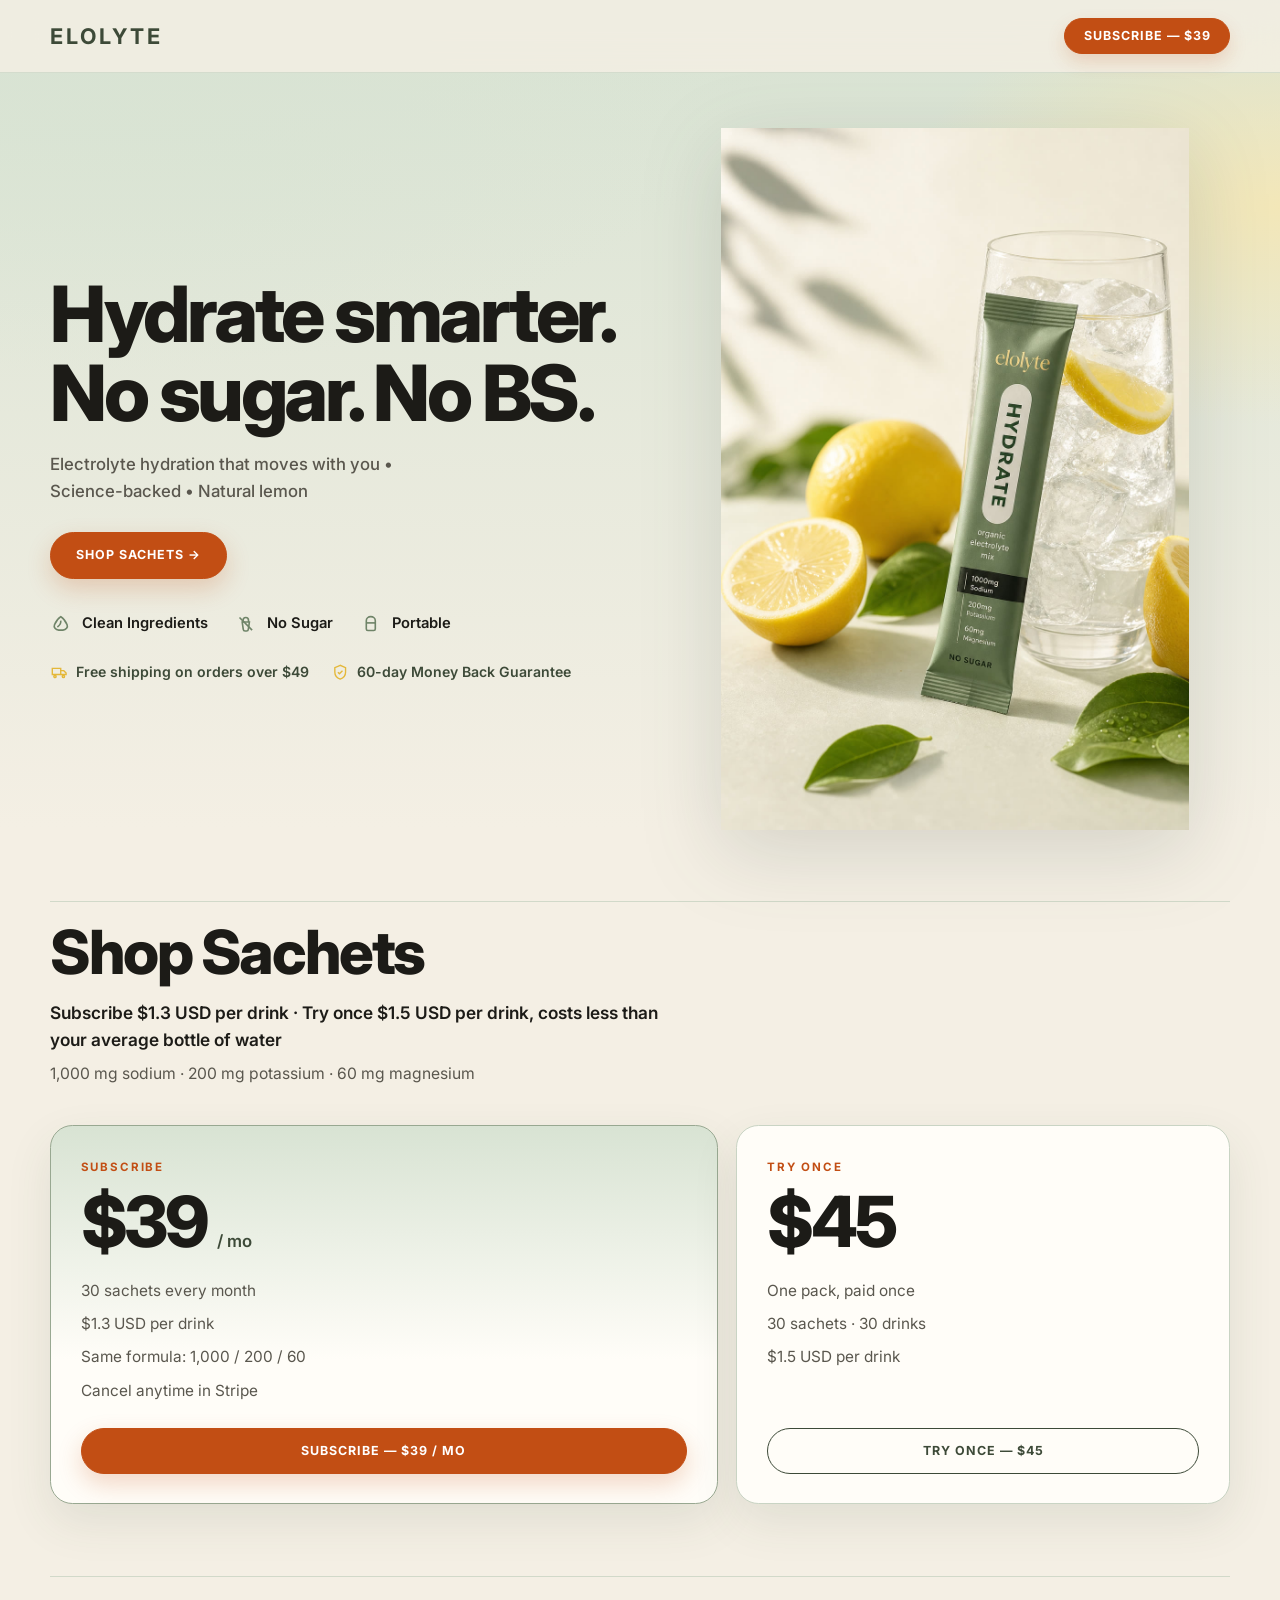
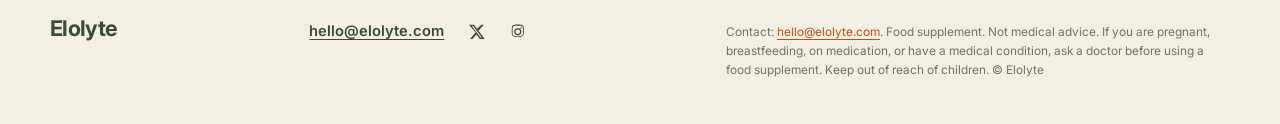
==== commit eaf79eda: "Use icon-only X and Instagram links in the footer. Replace handle text with accessible inline SVGs. " ====
--- a/index.html
+++ b/index.html
@@ -128,8 +128,17 @@
     <div class="footer-contact">
       <a href="mailto:hello@elolyte.com">hello@elolyte.com</a>
       <span class="footer-social">
-        <a href="https://x.com/drink_elolyte" rel="noopener noreferrer">X @drink_elolyte</a>
-        <a href="https://www.instagram.com/drink_elolyte/" rel="noopener noreferrer">Instagram @drink_elolyte</a>
+        <a class="social-icon" href="https://x.com/drink_elolyte" rel="noopener noreferrer" aria-label="Elolyte on X">
+          <svg viewBox="0 0 24 24" aria-hidden="true" focusable="false">
+            <path fill="currentColor" d="M18.244 2.25h3.308l-7.227 8.26 8.502 11.24H16.17l-4.714-6.231-5.401 6.231H2.744l7.727-8.837L1.254 2.25H8.08l4.253 5.622L18.244 2.25zm-1.161 17.52h1.833L7.084 4.126H5.117L17.083 19.77z"/>
+          </svg>
+        </a>
+        <a class="social-icon" href="https://www.instagram.com/drink_elolyte/" rel="noopener noreferrer" aria-label="Elolyte on Instagram">
+          <svg viewBox="0 0 24 24" aria-hidden="true" focusable="false">
+            <path fill="currentColor" d="M12 7.2A4.8 4.8 0 1 0 12 16.8 4.8 4.8 0 0 0 12 7.2zm0 7.92A3.12 3.12 0 1 1 12 8.88a3.12 3.12 0 0 1 0 6.24zM17.52 6.84a1.12 1.12 0 1 1-2.24 0 1.12 1.12 0 0 1 2.24 0Z"/>
+            <path fill="currentColor" fill-rule="evenodd" d="M12 2.16c-2.67 0-3.01.01-4.06.06-2.73.12-4 1.4-4.13 4.13C3.76 7.4 3.75 7.74 3.75 10.41s.01 3.01.06 4.06c.12 2.72 1.4 4 4.13 4.13 1.05.05 1.39.06 4.06.06s3.01-.01 4.06-.06c2.73-.12 4-1.4 4.13-4.13.05-1.05.06-1.39.06-4.06s-.01-3.01-.06-4.06c-.12-2.72-1.4-4-4.13-4.13-1.05-.05-1.39-.06-4.06-.06Zm0 1.62c2.62 0 2.93.01 3.97.06 1.99.09 2.91 1.04 3 3 .05 1.03.06 1.34.06 3.97s-.01 2.93-.06 3.97c-.09 1.96-1.01 2.91-3 3-1.03.05-1.34.06-3.97.06s-2.93-.01-3.97-.06c-1.99-.09-2.91-1.04-3-3-.05-1.03-.06-1.34-.06-3.97s.01-2.93.06-3.97c.09-1.96 1.01-2.91 3-3 1.04-.05 1.35-.06 3.97-.06Z" clip-rule="evenodd"/>
+          </svg>
+        </a>
       </span>
     </div>
     <p class="fineprint">Contact: <a href="mailto:hello@elolyte.com">hello@elolyte.com</a>. Food supplement. Not medical advice. If you are pregnant, breastfeeding, on medication, or have a medical condition, ask a doctor before using a food supplement. Keep out of reach of children. © Elolyte</p>
--- a/styles.css
+++ b/styles.css
@@ -336,7 +336,7 @@
 .footer-contact {
   display: flex;
   flex-wrap: wrap;
-  align-items: baseline;
+  align-items: center;
   gap: 0.35rem 1.05rem;
   font-size: 0.92rem;
   font-weight: 600;
@@ -344,9 +344,28 @@
 
 .footer-social {
   display: flex;
-  flex-wrap: wrap;
-  gap: 0.7rem 1rem;
-}
+  align-items: center;
+  gap: 0.55rem;
+}
+
+.social-icon {
+  display: inline-flex;
+  align-items: center;
+  justify-content: center;
+  width: 2rem;
+  height: 2rem;
+  color: var(--olive);
+  text-decoration: none;
+  border-radius: 999px;
+}
+
+.social-icon svg {
+  width: 1.1rem;
+  height: 1.1rem;
+  display: block;
+}
+
+.social-icon:hover { color: var(--ink); background: color-mix(in srgb, var(--sage-wash) 70%, transparent); }
 
 footer a { color: var(--olive); text-underline-offset: 3px; }
 footer a:hover { color: var(--ink); }
